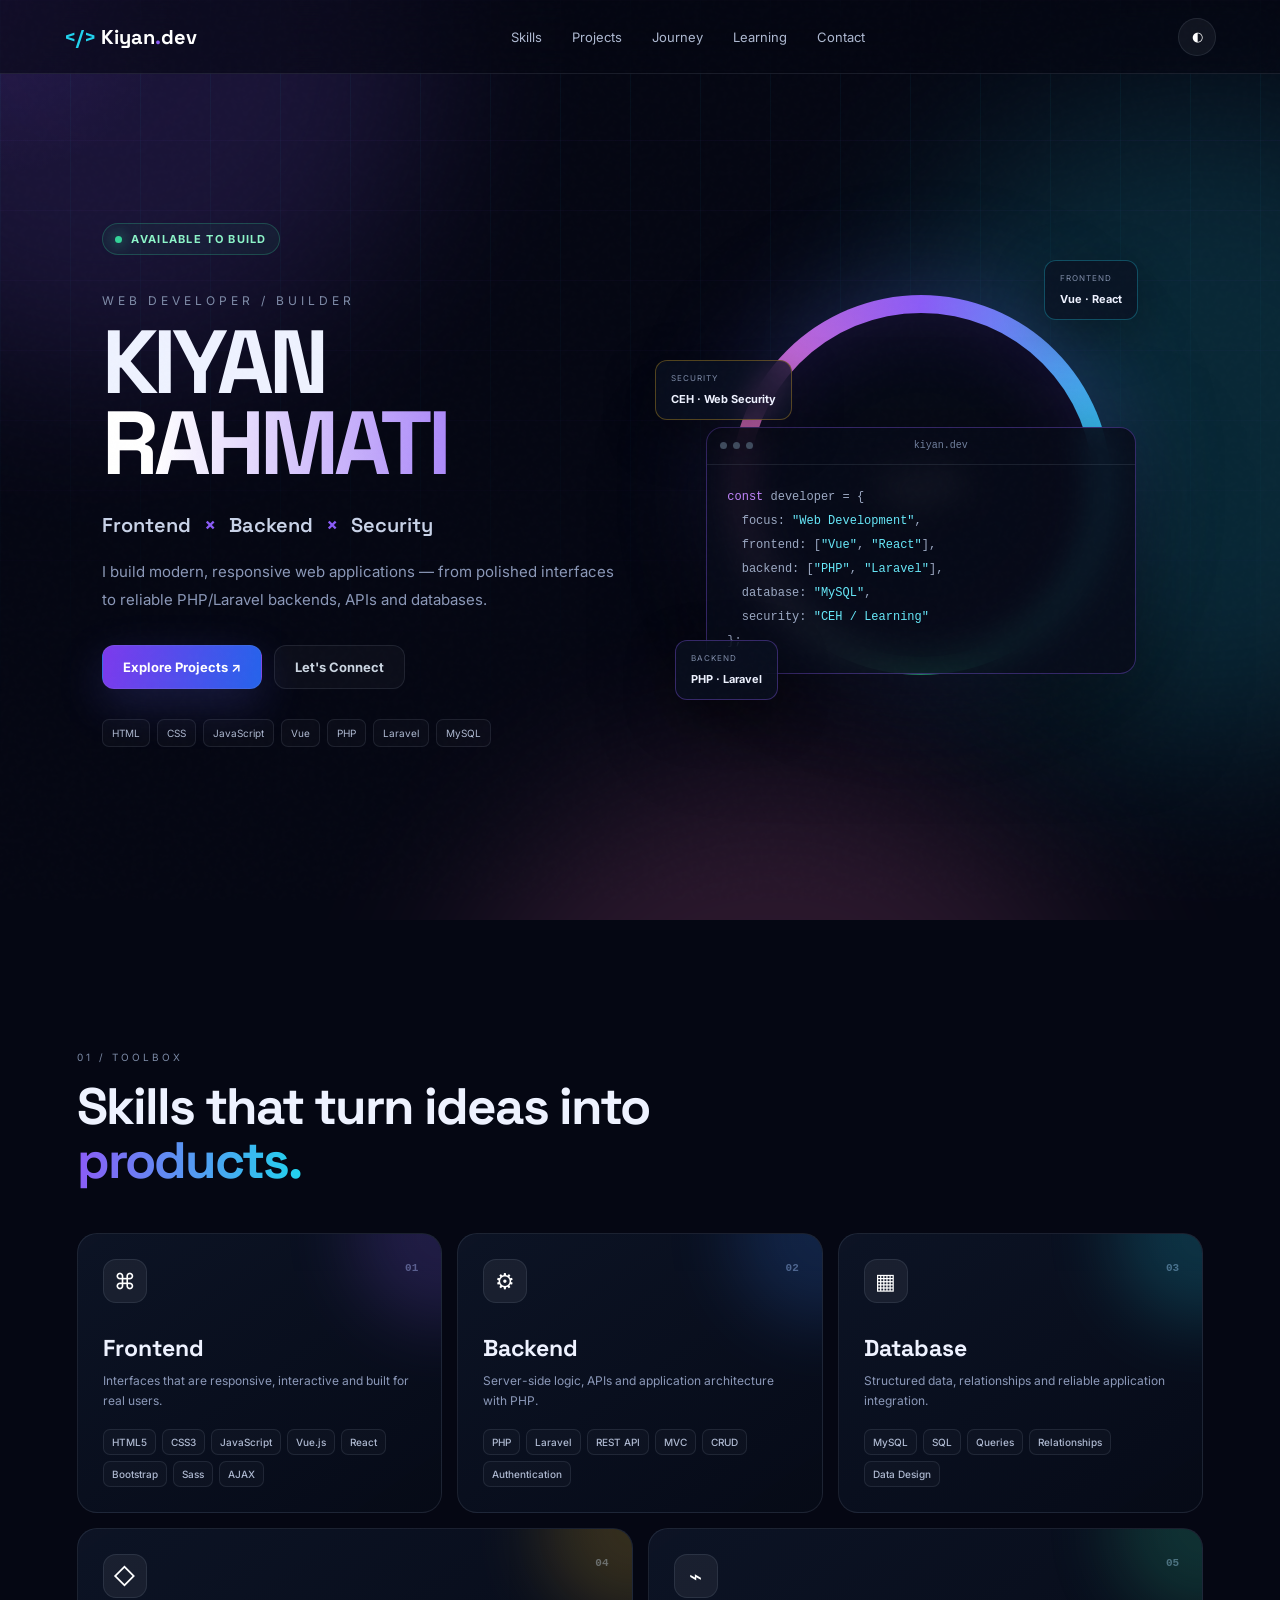
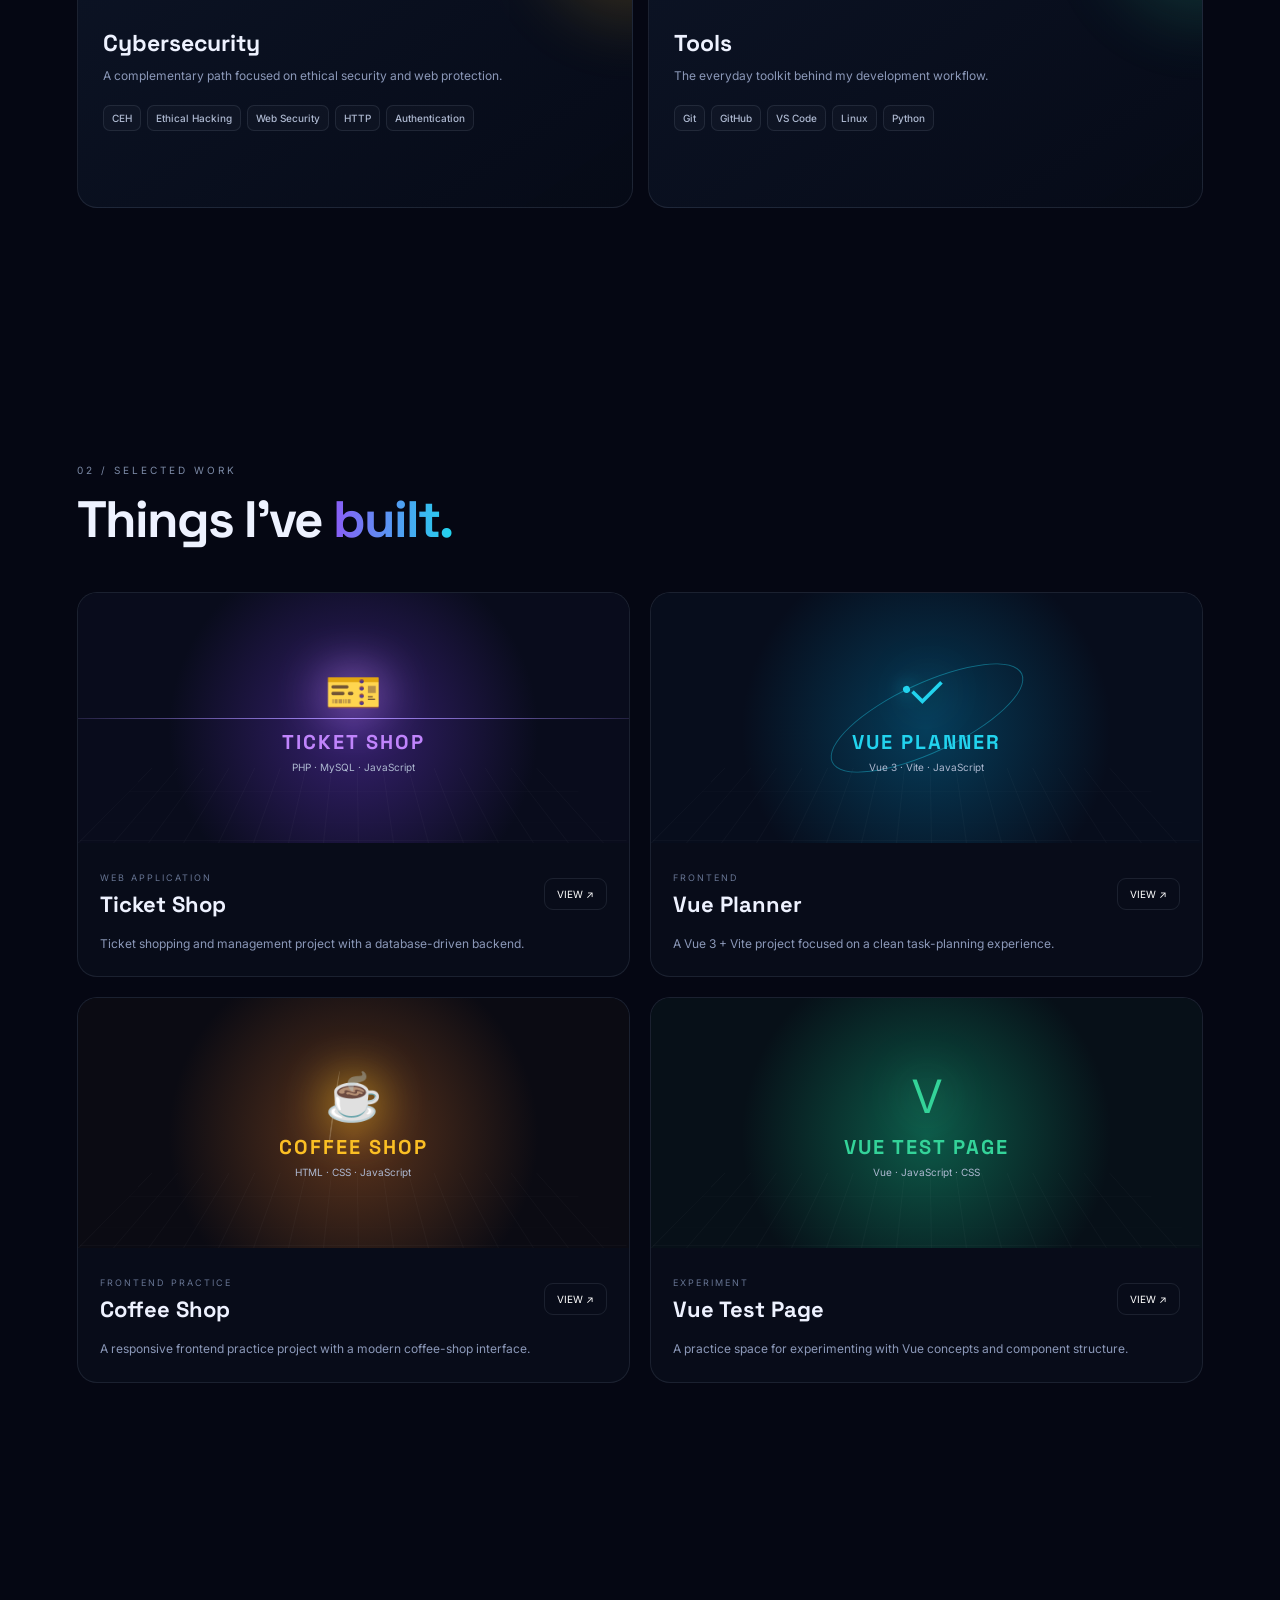
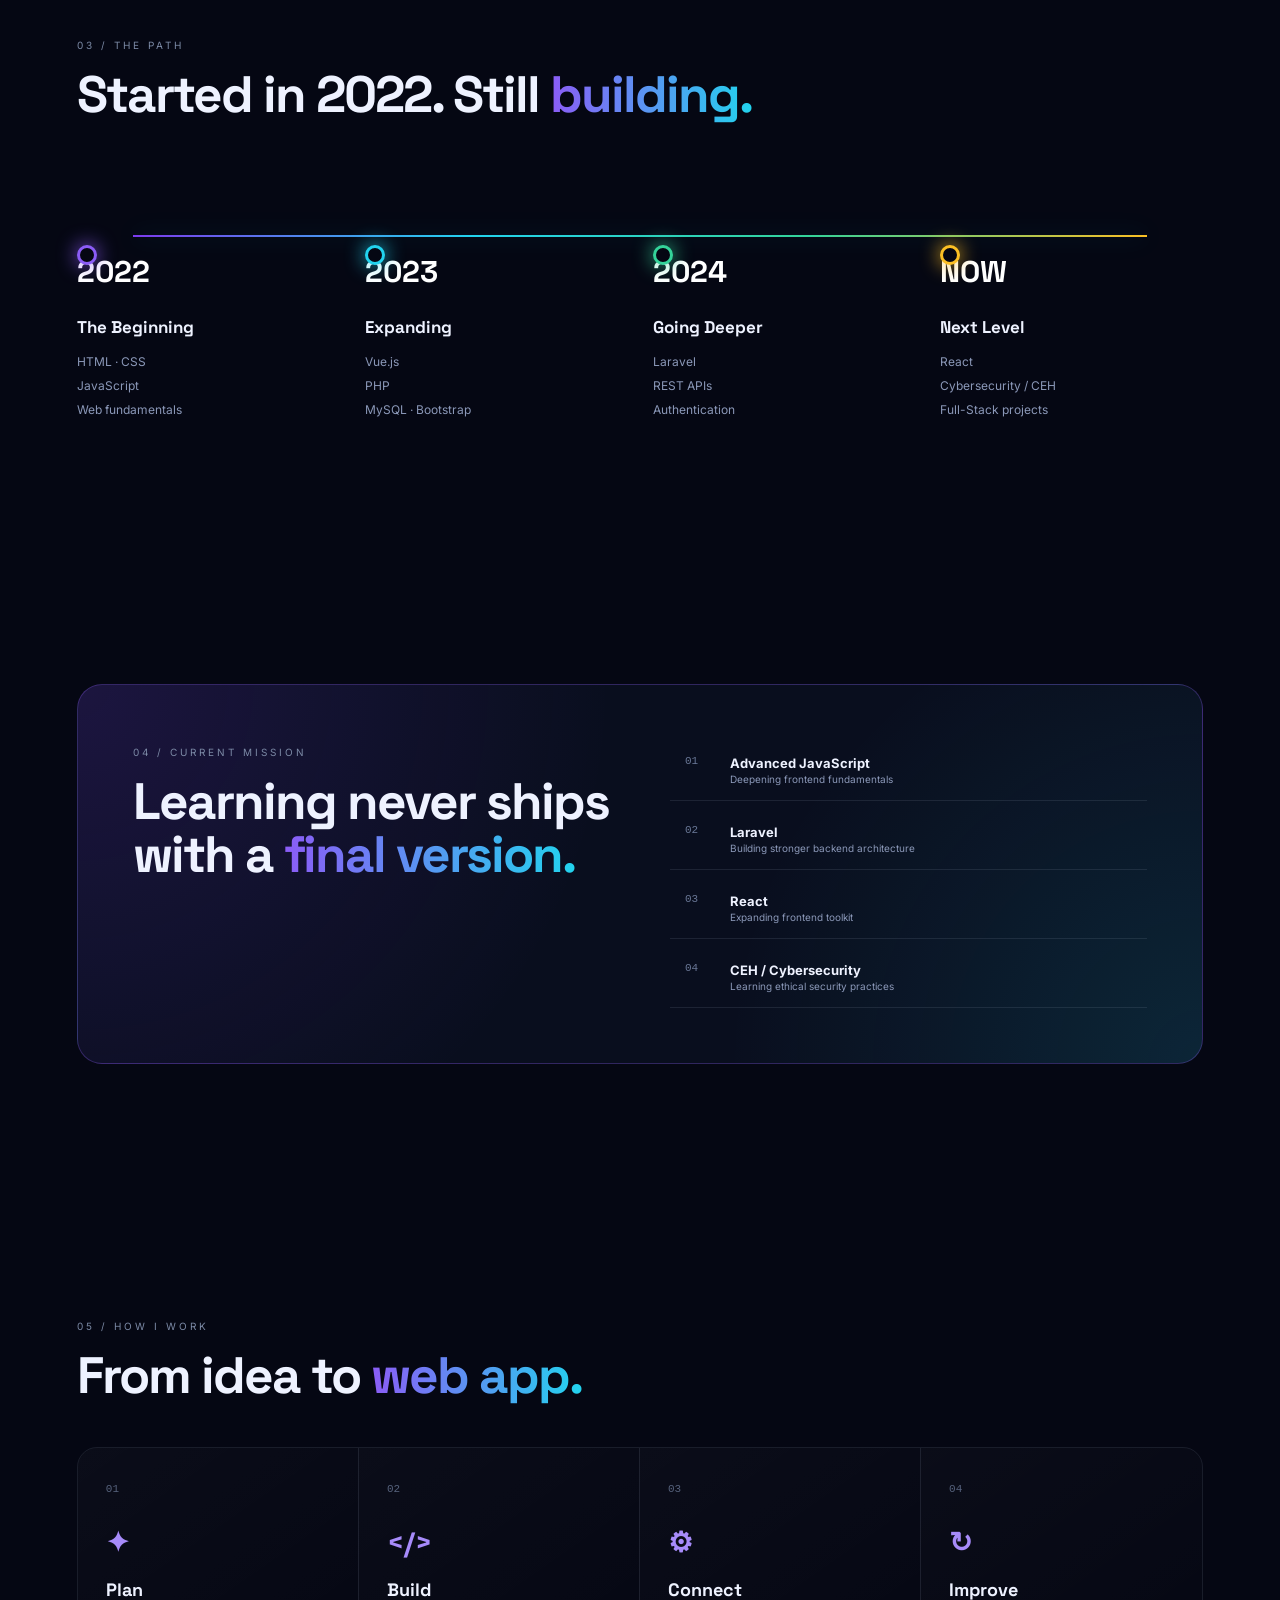
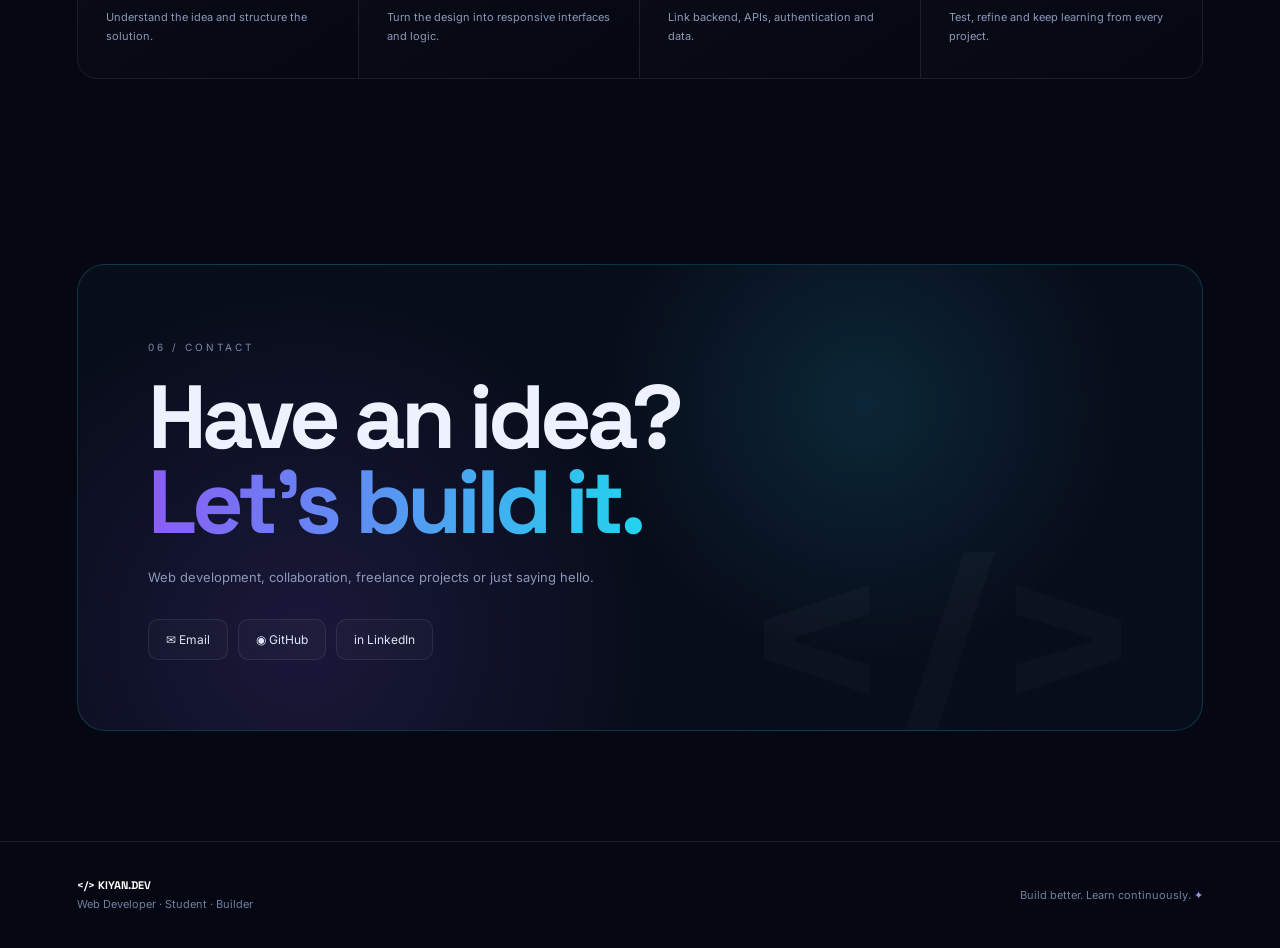
==== index.html @ eec1d8e0 "Add files via upload" ====
<!DOCTYPE html>
<html lang="en">
<head>
  <meta charset="UTF-8">
  <meta name="viewport" content="width=device-width, initial-scale=1.0">
  <meta name="description" content="Kiyan Rahmati — Web Developer Portfolio">
  <title>Kiyan Rahmati — Web Developer</title>
  <link rel="stylesheet" href="style.css">
</head>
<body>
  <div class="cursor-glow"></div>
  <div class="noise"></div>

  <header class="nav">
    <a class="brand" href="#home"><span>&lt;/&gt;</span> Kiyan<span class="dot">.</span>dev</a>
    <nav>
      <a href="#skills">Skills</a>
      <a href="#projects">Projects</a>
      <a href="#journey">Journey</a>
      <a href="#learning">Learning</a>
      <a href="#contact">Contact</a>
    </nav>
    <button class="theme-btn" id="themeBtn" aria-label="Toggle theme">◐</button>
  </header>

  <main>
    <section class="hero" id="home">
      <div class="aurora a1"></div><div class="aurora a2"></div><div class="aurora a3"></div>
      <div class="hero-grid"></div>

      <div class="hero-copy reveal">
        <div class="status"><i></i> AVAILABLE TO BUILD</div>
        <p class="eyebrow">WEB DEVELOPER / BUILDER</p>
        <h1>KIYAN <span>RAHMATI</span></h1>
        <h2>Frontend <b>×</b> Backend <b>×</b> Security</h2>
        <p class="hero-text">I build modern, responsive web applications — from polished interfaces to reliable PHP/Laravel backends, APIs and databases.</p>
        <div class="hero-actions">
          <a class="btn primary" href="#projects">Explore Projects <span>↗</span></a>
          <a class="btn ghost" href="#contact">Let's Connect</a>
        </div>
        <div class="mini-stack">
          <span>HTML</span><span>CSS</span><span>JavaScript</span><span>Vue</span><span>PHP</span><span>Laravel</span><span>MySQL</span>
        </div>
      </div>

      <div class="hero-visual reveal">
        <div class="orb orb-main"><div class="orb-core">&lt;/&gt;</div></div>
        <div class="float-card c1"><small>FRONTEND</small><strong>Vue · React</strong></div>
        <div class="float-card c2"><small>BACKEND</small><strong>PHP · Laravel</strong></div>
        <div class="float-card c3"><small>SECURITY</small><strong>CEH · Web Security</strong></div>
        <div class="code-window">
          <div class="window-bar"><i></i><i></i><i></i><span>kiyan.dev</span></div>
          <pre><code><em>const</em> developer = {
  focus: <b>"Web Development"</b>,
  frontend: [<b>"Vue"</b>, <b>"React"</b>],
  backend: [<b>"PHP"</b>, <b>"Laravel"</b>],
  database: <b>"MySQL"</b>,
  security: <b>"CEH / Learning"</b>
};</code></pre>
        </div>
      </div>
    </section>

    <section class="section" id="skills">
      <div class="section-head reveal"><span>01 / TOOLBOX</span><h2>Skills that turn ideas into <strong>products.</strong></h2></div>
      <div class="skill-grid">
        <article class="skill-card purple reveal"><div class="icon">⌘</div><span>01</span><h3>Frontend</h3><p>Interfaces that are responsive, interactive and built for real users.</p><div class="tags"><b>HTML5</b><b>CSS3</b><b>JavaScript</b><b>Vue.js</b><b>React</b><b>Bootstrap</b><b>Sass</b><b>AJAX</b></div></article>
        <article class="skill-card blue reveal"><div class="icon">⚙</div><span>02</span><h3>Backend</h3><p>Server-side logic, APIs and application architecture with PHP.</p><div class="tags"><b>PHP</b><b>Laravel</b><b>REST API</b><b>MVC</b><b>CRUD</b><b>Authentication</b></div></article>
        <article class="skill-card cyan reveal"><div class="icon">▦</div><span>03</span><h3>Database</h3><p>Structured data, relationships and reliable application integration.</p><div class="tags"><b>MySQL</b><b>SQL</b><b>Queries</b><b>Relationships</b><b>Data Design</b></div></article>
        <article class="skill-card gold reveal"><div class="icon">◇</div><span>04</span><h3>Cybersecurity</h3><p>A complementary path focused on ethical security and web protection.</p><div class="tags"><b>CEH</b><b>Ethical Hacking</b><b>Web Security</b><b>HTTP</b><b>Authentication</b></div></article>
        <article class="skill-card green reveal"><div class="icon">⌁</div><span>05</span><h3>Tools</h3><p>The everyday toolkit behind my development workflow.</p><div class="tags"><b>Git</b><b>GitHub</b><b>VS Code</b><b>Linux</b><b>Python</b></div></article>
      </div>
    </section>

    <section class="section projects" id="projects">
      <div class="section-head reveal"><span>02 / SELECTED WORK</span><h2>Things I've <strong>built.</strong></h2></div>
      <div class="project-grid">
        <article class="project-card reveal">
          <div class="project-art ticket"><div class="scan"></div><span>🎫</span><strong>TICKET SHOP</strong><small>PHP · MySQL · JavaScript</small></div>
          <div class="project-body"><div><small>WEB APPLICATION</small><h3>Ticket Shop</h3></div><a href="https://github.com/kiyan-rahmati/ticket_shop" target="_blank">VIEW ↗</a><p>Ticket shopping and management project with a database-driven backend.</p></div>
        </article>
        <article class="project-card reveal">
          <div class="project-art planner"><div class="orbit"></div><span>✓</span><strong>VUE PLANNER</strong><small>Vue 3 · Vite · JavaScript</small></div>
          <div class="project-body"><div><small>FRONTEND</small><h3>Vue Planner</h3></div><a href="https://github.com/kiyan-rahmati/planner-vue.js-" target="_blank">VIEW ↗</a><p>A Vue 3 + Vite project focused on a clean task-planning experience.</p></div>
        </article>
        <article class="project-card reveal">
          <div class="project-art coffee"><div class="steam"></div><span>☕</span><strong>COFFEE SHOP</strong><small>HTML · CSS · JavaScript</small></div>
          <div class="project-body"><div><small>FRONTEND PRACTICE</small><h3>Coffee Shop</h3></div><a href="https://github.com/kiyan-rahmati/test_coffe_shop" target="_blank">VIEW ↗</a><p>A responsive frontend practice project with a modern coffee-shop interface.</p></div>
        </article>
        <article class="project-card reveal">
          <div class="project-art vue"><span>V</span><strong>VUE TEST PAGE</strong><small>Vue · JavaScript · CSS</small></div>
          <div class="project-body"><div><small>EXPERIMENT</small><h3>Vue Test Page</h3></div><a href="https://github.com/kiyan-rahmati/vue_test_page" target="_blank">VIEW ↗</a><p>A practice space for experimenting with Vue concepts and component structure.</p></div>
        </article>
      </div>
    </section>

    <section class="section journey" id="journey">
      <div class="section-head reveal"><span>03 / THE PATH</span><h2>Started in 2022. Still <strong>building.</strong></h2></div>
      <div class="timeline">
        <div class="line"></div>
        <div class="milestone reveal"><div class="year">2022</div><div class="node"></div><h3>The Beginning</h3><p>HTML · CSS<br>JavaScript<br>Web fundamentals</p></div>
        <div class="milestone reveal"><div class="year">2023</div><div class="node"></div><h3>Expanding</h3><p>Vue.js<br>PHP<br>MySQL · Bootstrap</p></div>
        <div class="milestone reveal"><div class="year">2024</div><div class="node"></div><h3>Going Deeper</h3><p>Laravel<br>REST APIs<br>Authentication</p></div>
        <div class="milestone reveal"><div class="year">NOW</div><div class="node"></div><h3>Next Level</h3><p>React<br>Cybersecurity / CEH<br>Full-Stack projects</p></div>
      </div>
    </section>

    <section class="section learning" id="learning">
      <div class="learning-panel reveal">
        <div><span>04 / CURRENT MISSION</span><h2>Learning never ships with a <strong>final version.</strong></h2></div>
        <div class="mission-list">
          <div><i>01</i><b>Advanced JavaScript</b><span>Deepening frontend fundamentals</span></div>
          <div><i>02</i><b>Laravel</b><span>Building stronger backend architecture</span></div>
          <div><i>03</i><b>React</b><span>Expanding frontend toolkit</span></div>
          <div><i>04</i><b>CEH / Cybersecurity</b><span>Learning ethical security practices</span></div>
        </div>
      </div>
    </section>

    <section class="section workflow">
      <div class="section-head reveal"><span>05 / HOW I WORK</span><h2>From idea to <strong>web app.</strong></h2></div>
      <div class="workflow-grid">
        <div class="flow reveal"><b>01</b><span>✦</span><h3>Plan</h3><p>Understand the idea and structure the solution.</p></div>
        <div class="flow reveal"><b>02</b><span>&lt;/&gt;</span><h3>Build</h3><p>Turn the design into responsive interfaces and logic.</p></div>
        <div class="flow reveal"><b>03</b><span>⚙</span><h3>Connect</h3><p>Link backend, APIs, authentication and data.</p></div>
        <div class="flow reveal"><b>04</b><span>↻</span><h3>Improve</h3><p>Test, refine and keep learning from every project.</p></div>
      </div>
    </section>

    <section class="contact section" id="contact">
      <div class="contact-card reveal">
        <div class="contact-glow"></div>
        <span>06 / CONTACT</span>
        <h2>Have an idea?<br><strong>Let's build it.</strong></h2>
        <p>Web development, collaboration, freelance projects or just saying hello.</p>
        <div class="contact-links">
          <a href="mailto:kiyan.rahmati.ss@gmail.com">✉ Email</a>
          <a href="https://github.com/kiyan-rahmati" target="_blank">◉ GitHub</a>
          <a href="https://ir.linkedin.com/in/kiyan-rahmati" target="_blank">in LinkedIn</a>
        </div>
      </div>
    </section>
  </main>

  <footer>
    <div><b>&lt;/&gt; KIYAN.DEV</b><span>Web Developer · Student · Builder</span></div>
    <p>Build better. Learn continuously. <em>✦</em></p>
  </footer>

  <script src="script.js"></script>
</body>
</html>
---- style.css ----
@import url('https://fonts.googleapis.com/css2?family=Inter:wght@400;500;600;700;800;900&family=Space+Grotesk:wght@500;600;700&display=swap');

:root{--bg:#050713;--panel:#0a1020;--panel2:#0d1428;--text:#eef2ff;--muted:#8b98b8;--line:rgba(148,163,184,.14);--purple:#8b5cf6;--cyan:#22d3ee;--blue:#3b82f6;--green:#34d399;--gold:#fbbf24;--pink:#f472b6}
*{box-sizing:border-box}html{scroll-behavior:smooth}body{margin:0;background:var(--bg);color:var(--text);font-family:Inter,Arial,sans-serif;overflow-x:hidden}.noise{position:fixed;inset:0;pointer-events:none;opacity:.035;z-index:20;background-image:url("data:image/svg+xml,%3Csvg viewBox='0 0 180 180' xmlns='http://www.w3.org/2000/svg'%3E%3Cfilter id='n'%3E%3CfeTurbulence type='fractalNoise' baseFrequency='.9' numOctaves='3' stitchTiles='stitch'/%3E%3C/filter%3E%3Crect width='100%25' height='100%25' filter='url(%23n)' opacity='.4'/%3E%3C/svg%3E")}.cursor-glow{position:fixed;width:380px;height:380px;border-radius:50%;background:radial-gradient(circle,rgba(124,58,237,.12),transparent 65%);pointer-events:none;transform:translate(-50%,-50%);z-index:1;mix-blend-mode:screen}
.nav{height:74px;position:fixed;top:0;left:0;right:0;z-index:10;display:flex;align-items:center;justify-content:space-between;padding:0 5%;background:rgba(5,7,19,.62);border-bottom:1px solid var(--line);backdrop-filter:blur(18px)}.brand{font:700 20px "Space Grotesk";color:#fff;text-decoration:none}.brand span:first-child{color:var(--cyan)}.brand .dot{color:var(--purple)}nav{display:flex;gap:30px}nav a{color:#aeb9d1;text-decoration:none;font-size:13px;transition:.25s}nav a:hover{color:#fff}.theme-btn{background:rgba(255,255,255,.05);border:1px solid var(--line);color:#fff;border-radius:50%;width:38px;height:38px;cursor:pointer}
.hero{min-height:920px;position:relative;display:grid;grid-template-columns:1fr 1fr;align-items:center;gap:50px;padding:130px 8% 80px;overflow:hidden}.hero-grid{position:absolute;inset:0;background-image:linear-gradient(rgba(139,92,246,.05) 1px,transparent 1px),linear-gradient(90deg,rgba(34,211,238,.05) 1px,transparent 1px);background-size:70px 70px;mask-image:linear-gradient(to bottom,#000,transparent 85%);animation:gridMove 18s linear infinite}.aurora{position:absolute;width:650px;height:650px;border-radius:50%;filter:blur(90px);opacity:.16;animation:aurora 10s ease-in-out infinite}.a1{background:var(--purple);top:-280px;left:-220px}.a2{background:var(--cyan);right:-250px;top:100px;animation-delay:-3s}.a3{background:var(--pink);left:35%;bottom:-500px;animation-delay:-6s}.hero-copy,.hero-visual{position:relative;z-index:2}.status{display:inline-flex;align-items:center;gap:9px;border:1px solid rgba(52,211,153,.25);background:rgba(52,211,153,.06);padding:8px 12px;border-radius:999px;color:#8df5c9;font-size:11px;font-weight:700;letter-spacing:1.3px}.status i{width:7px;height:7px;border-radius:50%;background:var(--green);box-shadow:0 0 14px var(--green);animation:pulse 1.5s infinite}.eyebrow{color:#7f8ca8;letter-spacing:4px;font-size:12px;margin:38px 0 14px}.hero h1{font:900 clamp(55px,7vw,102px)/.9 "Space Grotesk";letter-spacing:-5px;margin:0}.hero h1 span{display:block;background:linear-gradient(90deg,#fff 5%,#8b5cf6 45%,#22d3ee 80%,#fff);background-size:200%;-webkit-background-clip:text;background-clip:text;color:transparent;animation:shine 5s linear infinite}.hero h2{font:600 20px "Space Grotesk";color:#c9d3e8;margin:28px 0 20px}.hero h2 b{color:var(--purple);padding:0 8px}.hero-text{max-width:600px;color:var(--muted);line-height:1.9;font-size:15px}.hero-actions{display:flex;gap:12px;margin:30px 0}.btn{padding:13px 20px;border-radius:12px;text-decoration:none;font-weight:700;font-size:13px;border:1px solid var(--line);transition:.3s}.btn.primary{color:#fff;background:linear-gradient(100deg,#7c3aed,#2563eb);box-shadow:0 15px 45px rgba(99,102,241,.22)}.btn.ghost{color:#cbd5e1;background:rgba(255,255,255,.03)}.btn:hover{transform:translateY(-3px);box-shadow:0 18px 45px rgba(0,0,0,.3)}.mini-stack{display:flex;flex-wrap:wrap;gap:7px}.mini-stack span,.tags b{font-size:10px;color:#aeb9d1;border:1px solid var(--line);padding:7px 9px;border-radius:7px;background:rgba(255,255,255,.025)}
.hero-visual{height:590px;display:flex;align-items:center;justify-content:center}.orb{position:absolute;width:380px;height:380px;border-radius:50%;background:conic-gradient(from 0deg,#8b5cf6,#22d3ee,#34d399,#f472b6,#8b5cf6);padding:2px;animation:spin 14s linear infinite;filter:drop-shadow(0 0 55px rgba(99,102,241,.25))}.orb:before{content:"";position:absolute;inset:18px;border-radius:50%;background:#070b18;box-shadow:inset 0 0 80px rgba(124,58,237,.16)}.orb-core{position:absolute;inset:0;display:grid;place-items:center;font:800 54px "Space Grotesk";color:#fff;animation:counterSpin 14s linear infinite}.code-window{position:absolute;width:430px;background:rgba(7,11,24,.88);border:1px solid rgba(139,92,246,.35);border-radius:16px;box-shadow:0 30px 100px rgba(0,0,0,.55);backdrop-filter:blur(16px);transform:translateY(65px);overflow:hidden;z-index:3;animation:float 5s ease-in-out infinite}.window-bar{height:37px;border-bottom:1px solid var(--line);display:flex;align-items:center;padding:0 13px;gap:6px;color:#71809e;font-size:10px}.window-bar i{width:7px;height:7px;border-radius:50%;background:#475569}.window-bar span{margin:auto;font-family:monospace}.code-window pre{padding:20px;margin:0;overflow:auto;color:#9ca9c3;font:12px/2 monospace}.code-window em{color:#c084fc;font-style:normal}.code-window b{color:#67e8f9;font-weight:500}.float-card{position:absolute;z-index:4;padding:12px 15px;border:1px solid var(--line);border-radius:12px;background:rgba(10,16,32,.75);backdrop-filter:blur(14px);box-shadow:0 15px 50px rgba(0,0,0,.35);animation:float 4s ease-in-out infinite}.float-card small{display:block;color:#7f8ca8;font-size:8px;letter-spacing:1px;margin-bottom:4px}.float-card strong{font-size:11px}.c1{top:70px;right:40px;border-color:rgba(34,211,238,.3)}.c2{bottom:80px;left:10px;border-color:rgba(139,92,246,.35);animation-delay:-1.5s}.c3{top:170px;left:-10px;border-color:rgba(251,191,36,.3);animation-delay:-3s}

.section{max-width:1280px;margin:auto;padding:125px 6%}.section-head span,.learning-panel>div>span,.contact-card>span{font-size:10px;color:#7c8aa6;letter-spacing:3px}.section-head h2{font:700 clamp(35px,4vw,58px)/1.05 "Space Grotesk";letter-spacing:-2px;max-width:780px;margin:15px 0 45px}.section-head h2 strong,.learning-panel strong,.contact-card strong{background:linear-gradient(90deg,#8b5cf6,#22d3ee);-webkit-background-clip:text;background-clip:text;color:transparent}.skill-grid{display:grid;grid-template-columns:repeat(6,1fr);gap:15px}.skill-card{grid-column:span 2;min-height:280px;padding:25px;border:1px solid var(--line);border-radius:20px;background:linear-gradient(145deg,rgba(15,23,42,.8),rgba(7,11,24,.85));position:relative;overflow:hidden;transition:.35s}.skill-card:nth-child(4),.skill-card:nth-child(5){grid-column:span 3}.skill-card:after{content:"";position:absolute;width:180px;height:180px;border-radius:50%;right:-90px;top:-90px;filter:blur(35px);opacity:.18}.purple:after{background:var(--purple)}.blue:after{background:var(--blue)}.cyan:after{background:var(--cyan)}.gold:after{background:var(--gold)}.green:after{background:var(--green)}.skill-card:hover{transform:translateY(-7px);border-color:rgba(139,92,246,.5);box-shadow:0 25px 80px rgba(0,0,0,.3)}.icon{font-size:22px;color:#fff;width:44px;height:44px;border-radius:13px;display:grid;place-items:center;background:rgba(255,255,255,.06);border:1px solid var(--line);margin-bottom:30px}.skill-card>span{position:absolute;right:23px;top:28px;color:#52617d;font:700 11px monospace}.skill-card h3{font:700 23px "Space Grotesk";margin:0 0 8px}.skill-card p{font-size:12px;color:var(--muted);line-height:1.7;margin:0 0 18px}.tags{display:flex;gap:6px;flex-wrap:wrap}.tags b{padding:6px 8px;font-weight:500}

.project-grid{display:grid;grid-template-columns:repeat(2,1fr);gap:20px}.project-card{border:1px solid var(--line);background:rgba(9,14,28,.8);border-radius:20px;overflow:hidden;transition:.35s}.project-card:hover{transform:translateY(-7px);border-color:rgba(34,211,238,.3);box-shadow:0 30px 90px rgba(0,0,0,.35)}.project-art{height:250px;position:relative;display:flex;flex-direction:column;align-items:center;justify-content:center;overflow:hidden}.project-art:before{content:"";position:absolute;inset:0;background-image:linear-gradient(rgba(255,255,255,.06) 1px,transparent 1px),linear-gradient(90deg,rgba(255,255,255,.06) 1px,transparent 1px);background-size:35px 35px;opacity:.4;transform:perspective(400px) rotateX(55deg) translateY(70px);transform-origin:center bottom}.project-art span{font-size:46px;z-index:2;filter:drop-shadow(0 0 25px currentColor);animation:bob 2.8s ease-in-out infinite}.project-art strong{font:800 20px "Space Grotesk";letter-spacing:2px;z-index:2;margin-top:10px}.project-art small{color:#aeb9d1;font-size:10px;z-index:2;margin-top:6px}.ticket{background:radial-gradient(circle at 50% 55%,#35206d,#090c1c 60%);color:#c084fc}.planner{background:radial-gradient(circle at 50% 55%,#063c59,#070d1c 60%);color:#22d3ee}.coffee{background:radial-gradient(circle at 50% 55%,#5c341c,#0b0b13 60%);color:#fbbf24}.vue{background:radial-gradient(circle at 50% 55%,#0d5948,#071018 60%);color:#34d399}.project-body{padding:22px;display:grid;grid-template-columns:1fr auto;gap:7px 15px}.project-body small{color:#667492;font-size:9px;letter-spacing:2px}.project-body h3{font:700 22px "Space Grotesk";margin:5px 0}.project-body a{align-self:center;color:#fff;text-decoration:none;border:1px solid var(--line);padding:9px 12px;border-radius:9px;font-size:10px}.project-body p{grid-column:1/-1;color:var(--muted);font-size:12px;line-height:1.7;margin:4px 0 0}.scan{position:absolute;width:120%;height:1px;background:linear-gradient(90deg,transparent,#a78bfa,transparent);animation:scan 3s linear infinite}.orbit{position:absolute;width:210px;height:70px;border:1px solid rgba(34,211,238,.4);border-radius:50%;transform:rotate(-25deg);animation:spin 6s linear infinite}.orbit:after{content:"";position:absolute;width:7px;height:7px;background:#22d3ee;border-radius:50%;top:-4px;left:45%;box-shadow:0 0 18px #22d3ee}.steam{position:absolute;width:4px;height:80px;border-radius:50%;border-left:2px solid rgba(255,255,255,.2);transform:rotate(8deg) translate(-20px,-10px);animation:steam 2s ease-in-out infinite}

.timeline{display:grid;grid-template-columns:repeat(4,1fr);position:relative;gap:25px;padding-top:20px}.line{position:absolute;top:68px;left:5%;right:5%;height:2px;background:linear-gradient(90deg,#7c3aed,#22d3ee,#34d399,#fbbf24);box-shadow:0 0 25px rgba(34,211,238,.3)}.milestone{position:relative;padding-top:65px}.year{font:800 30px "Space Grotesk";color:#fff}.node{position:absolute;top:58px;left:0;width:20px;height:20px;border-radius:50%;background:var(--bg);border:3px solid #8b5cf6;box-shadow:0 0 20px #8b5cf6}.milestone:nth-child(3) .node{border-color:#22d3ee;box-shadow:0 0 20px #22d3ee}.milestone:nth-child(4) .node{border-color:#34d399;box-shadow:0 0 20px #34d399}.milestone:nth-child(5) .node{border-color:#fbbf24;box-shadow:0 0 20px #fbbf24}.milestone h3{font:700 17px "Space Grotesk";margin:25px 0 10px}.milestone p{font-size:12px;line-height:2;color:var(--muted)}

.learning-panel{padding:55px;border-radius:25px;border:1px solid rgba(139,92,246,.3);background:radial-gradient(circle at 0 0,rgba(124,58,237,.16),transparent 45%),radial-gradient(circle at 100% 100%,rgba(34,211,238,.12),transparent 40%),#090e1e;display:grid;grid-template-columns:1fr 1fr;gap:60px;position:relative;overflow:hidden}.learning-panel h2{font:700 clamp(35px,4vw,55px)/1.05 "Space Grotesk";letter-spacing:-2px;margin:15px 0 0}.mission-list{display:flex;flex-direction:column;gap:8px}.mission-list div{display:grid;grid-template-columns:35px 1fr;gap:2px 10px;padding:15px;border-bottom:1px solid var(--line);transition:.25s}.mission-list div:hover{background:rgba(255,255,255,.03);padding-left:20px}.mission-list i{grid-row:span 2;color:#697796;font:11px monospace}.mission-list b{font-size:13px}.mission-list span{font-size:10px;color:var(--muted)}

.workflow-grid{display:grid;grid-template-columns:repeat(4,1fr);border:1px solid var(--line);border-radius:20px;overflow:hidden}.flow{min-height:230px;padding:28px;border-right:1px solid var(--line);position:relative;background:linear-gradient(145deg,rgba(255,255,255,.025),transparent)}.flow:last-child{border:0}.flow>b{color:#56627c;font:11px monospace}.flow>span{display:block;font:700 28px "Space Grotesk";color:#a78bfa;margin:28px 0 18px}.flow h3{font:700 18px "Space Grotesk";margin:0 0 7px}.flow p{font-size:11px;color:var(--muted);line-height:1.7;margin:0}

.contact{padding-top:60px;padding-bottom:110px}.contact-card{min-height:430px;border-radius:28px;border:1px solid rgba(34,211,238,.2);background:radial-gradient(circle at 70% 30%,rgba(34,211,238,.13),transparent 30%),radial-gradient(circle at 20% 80%,rgba(139,92,246,.14),transparent 35%),#080d1b;padding:70px;position:relative;overflow:hidden}.contact-card:after{content:"</>";position:absolute;right:5%;bottom:-70px;font:900 250px "Space Grotesk";color:rgba(255,255,255,.025)}.contact-card h2{font:700 clamp(50px,7vw,90px)/.95 "Space Grotesk";letter-spacing:-5px;margin:20px 0}.contact-card p{color:var(--muted);max-width:480px;font-size:13px;line-height:1.8}.contact-links{display:flex;gap:10px;margin-top:30px;position:relative;z-index:2}.contact-links a{padding:12px 17px;color:#dce4f5;text-decoration:none;border:1px solid var(--line);border-radius:10px;font-size:12px;background:rgba(255,255,255,.025);transition:.25s}.contact-links a:hover{border-color:rgba(34,211,238,.4);transform:translateY(-3px)}

footer{border-top:1px solid var(--line);padding:35px 6%;display:flex;justify-content:space-between;align-items:center;color:#71809e;font-size:11px}footer b{color:#fff;font-family:"Space Grotesk";display:block;margin-bottom:5px}footer em{color:#a78bfa;font-style:normal}
.reveal{opacity:0;transform:translateY(28px);transition:opacity .8s ease,transform .8s ease}.reveal.visible{opacity:1;transform:none}
@keyframes shine{to{background-position:200% center}}@keyframes spin{to{transform:rotate(360deg)}}@keyframes counterSpin{to{transform:rotate(-360deg)}}@keyframes float{0%,100%{transform:translateY(65px)}50%{transform:translateY(50px)}}@keyframes pulse{50%{opacity:.35;transform:scale(.7)}}@keyframes bob{50%{transform:translateY(-8px)}}@keyframes scan{from{top:-20%}to{top:120%}}@keyframes steam{50%{opacity:.2;transform:rotate(-8deg) translate(10px,-25px)}}@keyframes aurora{50%{transform:translate(50px,70px) scale(1.12)}}@keyframes gridMove{to{background-position:0 70px,70px 0}}
@media(max-width:950px){.hero{grid-template-columns:1fr;min-height:auto;padding-top:150px}.hero-visual{height:520px}.skill-grid{grid-template-columns:1fr 1fr}.skill-card,.skill-card:nth-child(4),.skill-card:nth-child(5){grid-column:span 1}.project-grid{grid-template-columns:1fr}.learning-panel{grid-template-columns:1fr}.workflow-grid{grid-template-columns:1fr 1fr}.flow:nth-child(2){border-right:0}.flow:nth-child(-n+2){border-bottom:1px solid var(--line)}nav{display:none}}
@media(max-width:620px){.nav{padding:0 20px}.hero{padding-left:22px;padding-right:22px}.hero h1{font-size:55px;letter-spacing:-3px}.hero-visual{transform:scale(.78);margin:-40px -60px}.section{padding:85px 22px}.skill-grid,.workflow-grid{grid-template-columns:1fr}.skill-card,.skill-card:nth-child(4),.skill-card:nth-child(5){grid-column:auto}.timeline{grid-template-columns:1fr;gap:30px;padding-left:25px}.line{left:9px;top:0;bottom:0;width:2px;height:auto}.milestone{padding-top:0;padding-left:35px}.node{top:4px;left:-25px}.contact-card{padding:40px 25px}.contact-card h2{font-size:53px}.contact-links{flex-wrap:wrap}footer{flex-direction:column;gap:20px;text-align:center}}
.light{--bg:#f4f7fb;--panel:#fff;--panel2:#eef2f7;--text:#0b1020;--muted:#59657b;--line:rgba(15,23,42,.12)}.light .nav{background:rgba(244,247,251,.7)}.light .code-window,.light .float-card,.light .skill-card,.light .project-card,.light .contact-card{background:rgba(255,255,255,.78)}.light .hero-grid{opacity:.5}.light .orb:before{background:#f4f7fb}
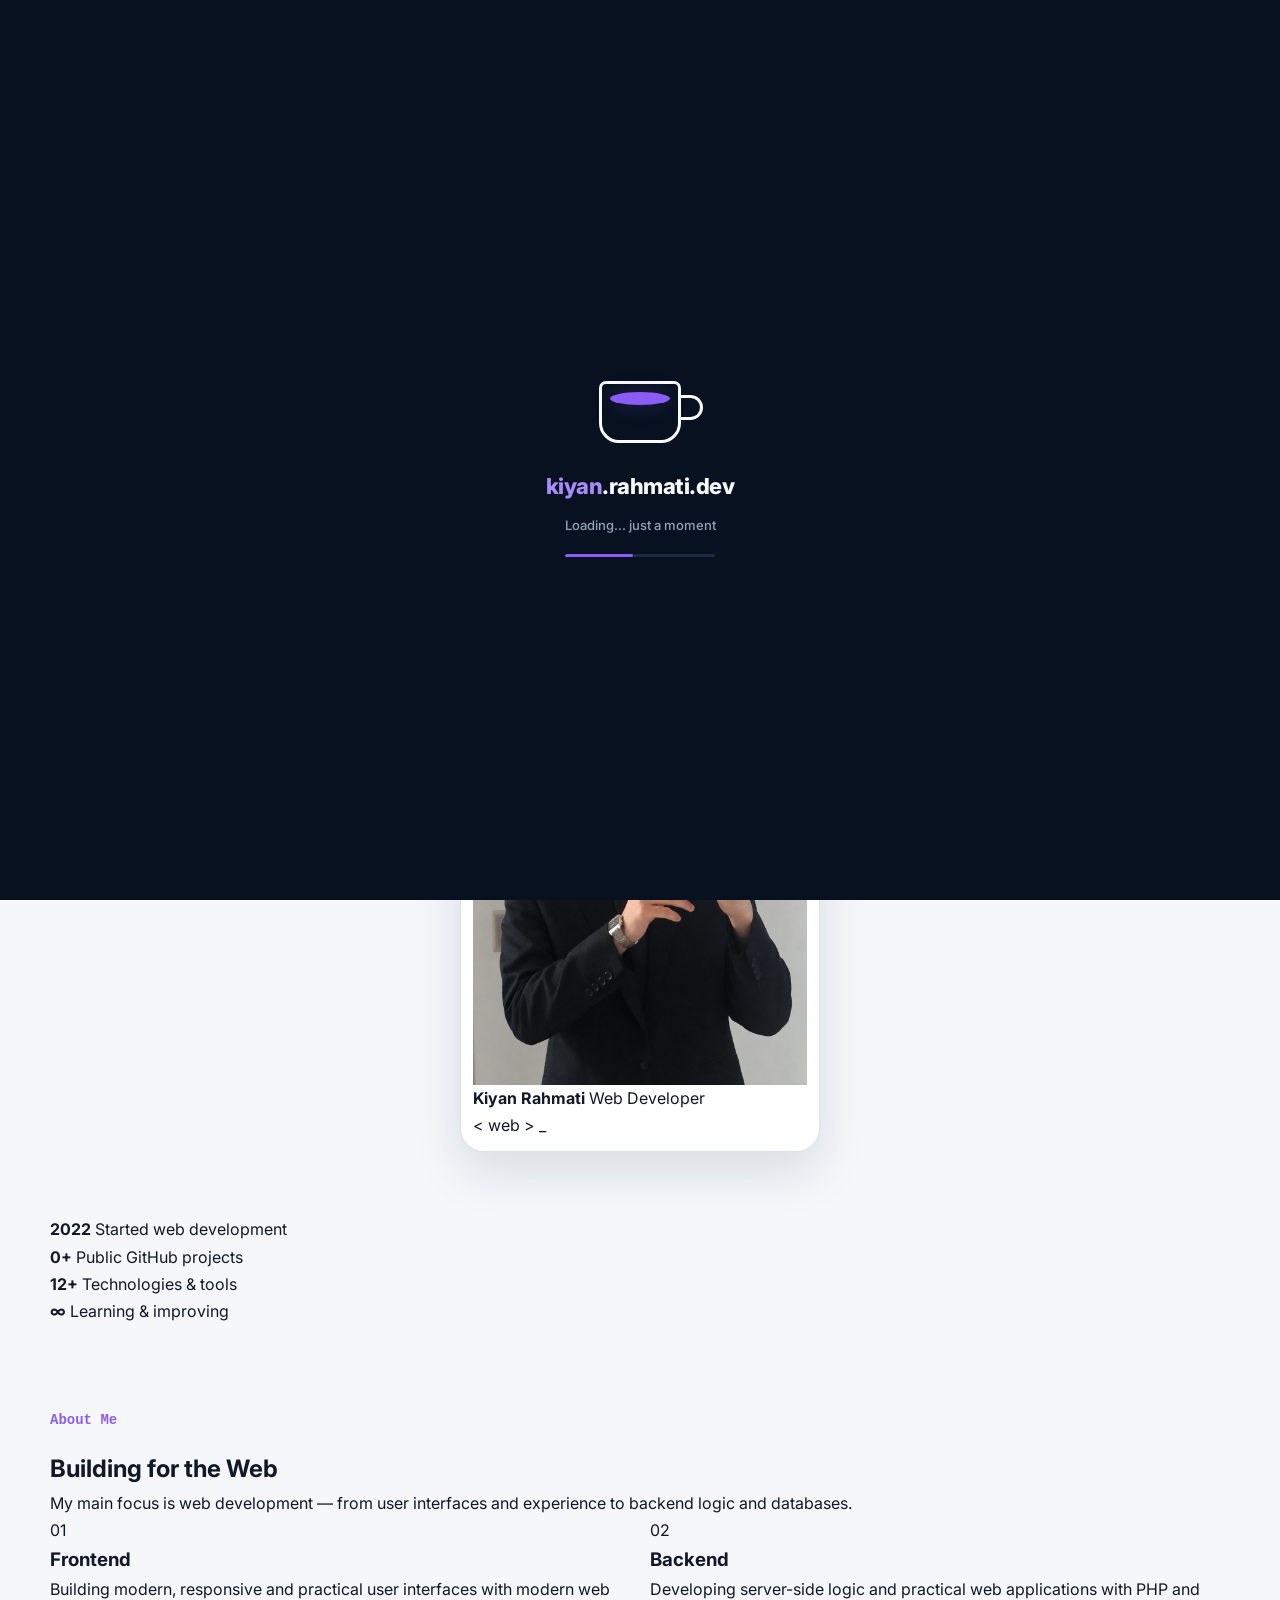
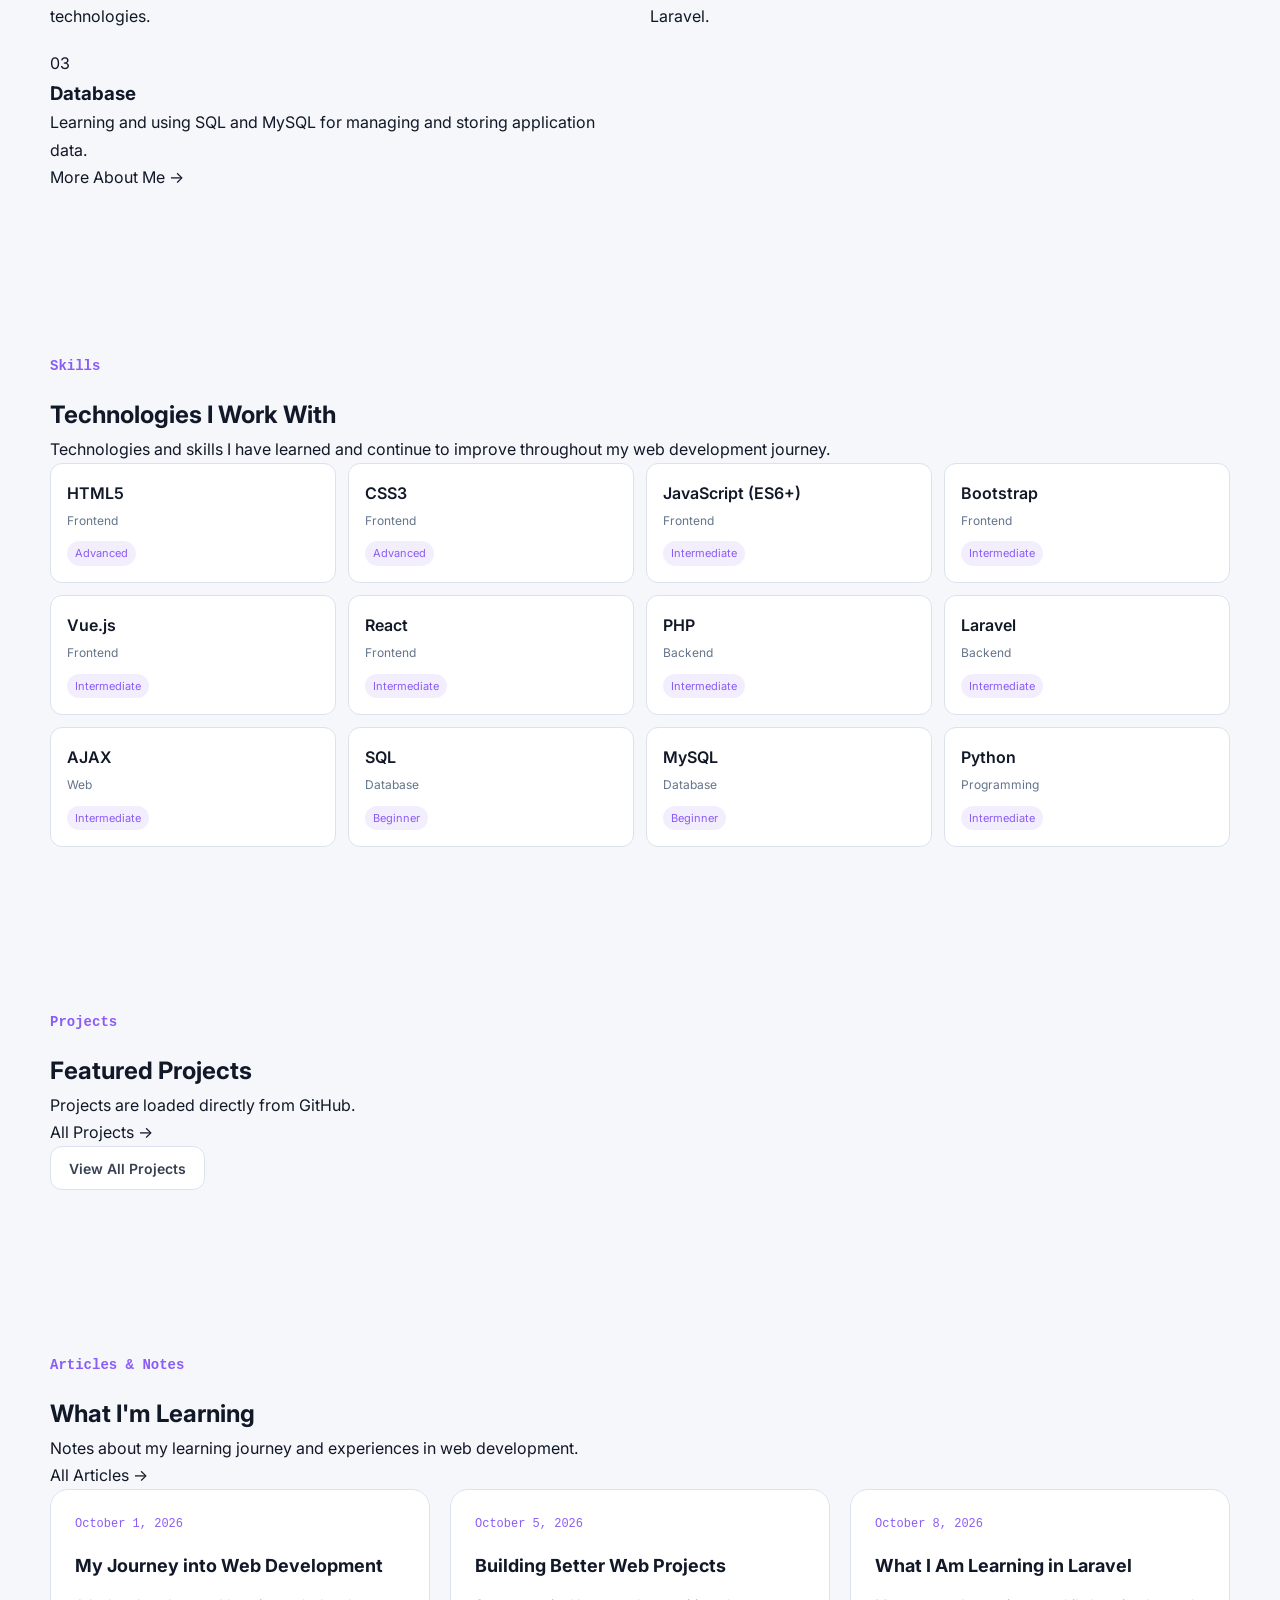
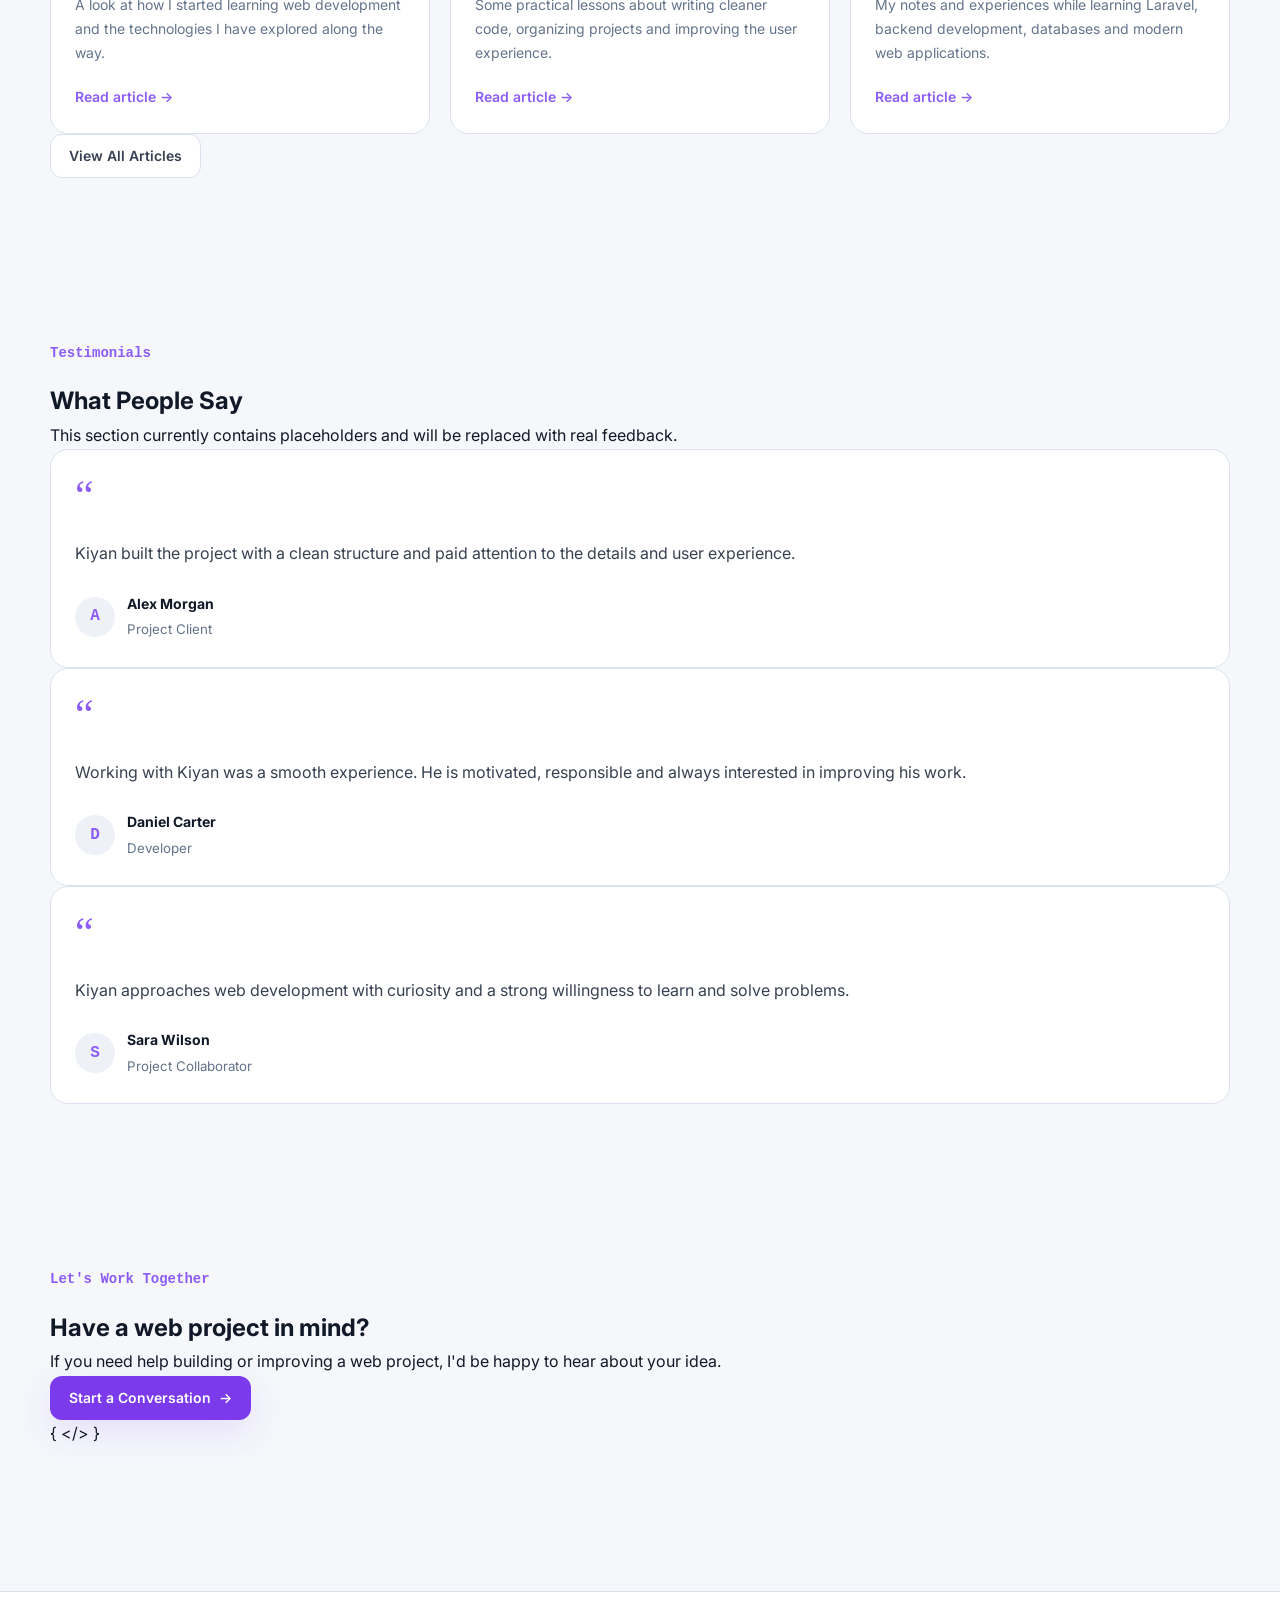
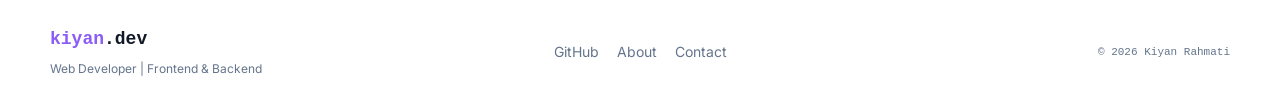
==== commit d9eeed25: "Update portfolio" ====
--- a/index.html
+++ b/index.html
@@ -1,152 +1,1105 @@
 <!DOCTYPE html>
-<html lang="en">
+<html lang="en" dir="ltr">
+
 <head>
-  <meta charset="UTF-8">
-  <meta name="viewport" content="width=device-width, initial-scale=1.0">
-  <meta name="description" content="Kiyan Rahmati — Web Developer Portfolio">
-  <title>Kiyan Rahmati — Web Developer</title>
-  <link rel="stylesheet" href="style.css">
+    <meta charset="UTF-8">
+
+    <meta
+        name="viewport"
+        content="width=device-width, initial-scale=1.0"
+    >
+
+    <meta
+        name="description"
+        content="Kiyan Rahmati — Web Developer, Frontend & Backend Developer."
+    >
+
+    <meta
+        name="author"
+        content="Kiyan Rahmati"
+    >
+
+    <meta
+        name="theme-color"
+        content="#07111f"
+    >
+
+    <title>Kiyan Rahmati — Web Developer</title>
+
+    <!-- Fonts -->
+    <link
+        rel="preconnect"
+        href="https://fonts.googleapis.com"
+    >
+
+    <link
+        rel="preconnect"
+        href="https://fonts.gstatic.com"
+        crossorigin
+    >
+
+    <link
+        href="https://fonts.googleapis.com/css2?family=Inter:wght@400;500;600;700;800&family=Vazirmatn:wght@400;500;600;700;800&display=swap"
+        rel="stylesheet"
+    >
+
+    <!-- CSS -->
+    <link rel="stylesheet" href="css/variables.css">
+    <link rel="stylesheet" href="css/reset.css">
+    <link rel="stylesheet" href="css/main.css">
+    <link rel="stylesheet" href="css/animations.css">
+    <link rel="stylesheet" href="css/responsive.css">
+    <link rel="stylesheet" href="components/loader/loader.css">
+
+    <!-- Favicon -->
+<link
+    rel="icon"
+    href="favicon.svg"
+    type="image/svg+xml"
+>
 </head>
+
 <body>
-  <div class="cursor-glow"></div>
-  <div class="noise"></div>
-
-  <header class="nav">
-    <a class="brand" href="#home"><span>&lt;/&gt;</span> Kiyan<span class="dot">.</span>dev</a>
-    <nav>
-      <a href="#skills">Skills</a>
-      <a href="#projects">Projects</a>
-      <a href="#journey">Journey</a>
-      <a href="#learning">Learning</a>
-      <a href="#contact">Contact</a>
-    </nav>
-    <button class="theme-btn" id="themeBtn" aria-label="Toggle theme">◐</button>
-  </header>
-
-  <main>
-    <section class="hero" id="home">
-      <div class="aurora a1"></div><div class="aurora a2"></div><div class="aurora a3"></div>
-      <div class="hero-grid"></div>
-
-      <div class="hero-copy reveal">
-        <div class="status"><i></i> AVAILABLE TO BUILD</div>
-        <p class="eyebrow">WEB DEVELOPER / BUILDER</p>
-        <h1>KIYAN <span>RAHMATI</span></h1>
-        <h2>Frontend <b>×</b> Backend <b>×</b> Security</h2>
-        <p class="hero-text">I build modern, responsive web applications — from polished interfaces to reliable PHP/Laravel backends, APIs and databases.</p>
-        <div class="hero-actions">
-          <a class="btn primary" href="#projects">Explore Projects <span>↗</span></a>
-          <a class="btn ghost" href="#contact">Let's Connect</a>
+
+    <!-- Loader -->
+    <div id="loader-root"></div>
+
+
+    <!-- =========================
+         NAVBAR
+    ========================== -->
+
+    <header class="navbar" id="navbar">
+
+        <div class="container navbar-inner">
+
+            <a
+                href="./"
+                class="logo"
+                aria-label="Kiyan Rahmati Home"
+            >
+                <span>kiyan</span>.dev
+            </a>
+
+
+            <nav
+                class="nav-links"
+                id="navLinks"
+                aria-label="Main Navigation"
+            >
+
+                <a
+                    href="./"
+                    class="nav-link active"
+                    data-fa="خانه"
+                    data-en="Home"
+                >
+                    Home
+                </a>
+
+                <a
+                    href="pages/projects/"
+                    class="nav-link"
+                    data-fa="پروژه‌ها"
+                    data-en="Projects"
+                >
+                    Projects
+                </a>
+
+                <a
+                    href="pages/articles/"
+                    class="nav-link"
+                    data-fa="مقالات"
+                    data-en="Articles"
+                >
+                    Articles
+                </a>
+
+                <a
+                    href="pages/about/"
+                    class="nav-link"
+                    data-fa="درباره من"
+                    data-en="About"
+                >
+                    About
+                </a>
+
+                <a
+                    href="pages/contact/"
+                    class="nav-link"
+                    data-fa="همکاری"
+                    data-en="Contact"
+                >
+                    Contact
+                </a>
+
+            </nav>
+
+
+            <div class="nav-actions">
+
+                <!-- Search -->
+                <button
+                    class="icon-button"
+                    type="button"
+                    data-search-open
+                    aria-label="Search"
+                    title="Search"
+                >
+                    <span>⌕</span>
+                </button>
+
+
+                <!-- Language -->
+                <button
+                    class="nav-action-button"
+                    type="button"
+                    data-language-toggle
+                    aria-label="Change language"
+                >
+                    <span data-language-label>FA</span>
+                </button>
+
+
+                <!-- Theme -->
+                <button
+                    class="icon-button"
+                    type="button"
+                    data-theme-toggle
+                    aria-label="Toggle theme"
+                    title="Toggle theme"
+                >
+                    <span data-theme-icon>☾</span>
+                </button>
+
+
+                <!-- Mobile -->
+                <button
+                    class="menu-toggle"
+                    type="button"
+                    id="menuToggle"
+                    aria-label="Open menu"
+                    aria-expanded="false"
+                >
+                    <span></span>
+                    <span></span>
+                    <span></span>
+                </button>
+
+            </div>
+
         </div>
-        <div class="mini-stack">
-          <span>HTML</span><span>CSS</span><span>JavaScript</span><span>Vue</span><span>PHP</span><span>Laravel</span><span>MySQL</span>
+
+    </header>
+
+
+
+    <main>
+
+
+        <!-- =========================
+             HERO
+        ========================== -->
+
+        <section class="hero section">
+
+            <div class="container hero-grid">
+
+                <div class="hero-content animate-fade-up">
+
+                    <div class="hero-badge">
+                        <span class="status-dot"></span>
+
+                        <span
+                            data-fa="آماده برای همکاری"
+                            data-en="Available for work"
+                        >
+                            Available for work
+                        </span>
+                    </div>
+
+
+                    <p
+                        class="hero-eyebrow"
+                        data-fa="سلام، من"
+                        data-en="Hello, I'm"
+                    >
+                        Hello, I'm
+                    </p>
+
+
+                    <h1 class="hero-title">
+
+                        <span class="hero-name">
+                            Kiyan Rahmati
+                        </span>
+
+                        <span class="hero-role">
+                            <span
+                                data-fa="توسعه‌دهنده وب"
+                                data-en="Web Developer"
+                            >
+                                Web Developer
+                            </span>
+                        </span>
+
+                    </h1>
+
+
+                    <p
+                        class="hero-subtitle"
+                        data-fa="توسعه‌دهنده فرانت‌اند و بک‌اند"
+                        data-en="Frontend & Backend Developer"
+                    >
+                        Frontend & Backend Developer
+                    </p>
+
+
+                    <p
+                        class="hero-description"
+                        data-fa="من وب‌سایت‌ها و اپلیکیشن‌های وب مدرن، ریسپانسیو و کاربرپسند می‌سازم و روی کدنویسی تمیز، راهکارهای کاربردی و یادگیری مداوم تمرکز دارم."
+                        data-en="I build modern, responsive and user-friendly web applications with a focus on clean code, practical solutions and continuous learning."
+                    >
+                        I build modern, responsive and user-friendly
+                        web applications with a focus on clean code,
+                        practical solutions and continuous learning.
+                    </p>
+
+
+                    <div class="hero-actions">
+
+                        <a
+                            href="pages/projects/"
+                            class="btn btn-primary"
+                        >
+                            <span
+                                data-fa="مشاهده پروژه‌ها"
+                                data-en="View Projects"
+                            >
+                                View Projects
+                            </span>
+
+                            <span class="btn-arrow">→</span>
+                        </a>
+
+
+                        <a
+                            href="pages/contact/"
+                            class="btn btn-secondary"
+                        >
+                            <span
+                                data-fa="همکاری با من"
+                                data-en="Work With Me"
+                            >
+                                Work With Me
+                            </span>
+                        </a>
+
+                    </div>
+
+
+                    <div class="hero-socials">
+
+                        <a
+                            href="https://github.com/kiyan-rahmati"
+                            target="_blank"
+                            rel="noopener noreferrer"
+                            class="social-link"
+                            aria-label="GitHub"
+                        >
+                            GitHub
+                        </a>
+
+                        <span>·</span>
+
+                        <span
+                            data-fa="شروع فعالیت از ۲۰۲۲"
+                            data-en="Working since 2022"
+                        >
+                            Working since 2022
+                        </span>
+
+                    </div>
+
+                </div>
+
+
+
+                <!-- Profile -->
+
+                <div class="hero-visual animate-scale-in">
+
+                    <div class="profile-card">
+
+                        <div class="profile-glow"></div>
+
+                        <div class="profile-image-wrapper">
+
+                            <img
+                                src="assets/images/profile/profile.jpg"
+                                alt="Kiyan Rahmati"
+                                class="profile-image"
+                                loading="eager"
+                            >
+
+                        </div>
+
+
+                        <div class="profile-card-info">
+
+                            <strong>
+                                Kiyan Rahmati
+                            </strong>
+
+                            <span
+                                data-fa="توسعه‌دهنده وب"
+                                data-en="Web Developer"
+                            >
+                                Web Developer
+                            </span>
+
+                        </div>
+
+
+                        <div class="profile-code">
+
+                            <span>&lt;</span>
+
+                            <span class="code-purple">
+                                web
+                            </span>
+
+                            <span>&gt;</span>
+
+                            <span class="code-cursor">_</span>
+
+                        </div>
+
+                    </div>
+
+                </div>
+
+            </div>
+
+        </section>
+
+
+
+        <!-- =========================
+             STATS
+        ========================== -->
+
+        <section class="stats-section">
+
+            <div class="container">
+
+                <div class="stats-grid">
+
+                    <div class="stat-item">
+
+                        <strong>2022</strong>
+
+                        <span
+                            data-fa="شروع مسیر توسعه وب"
+                            data-en="Started web development"
+                        >
+                            Started web development
+                        </span>
+
+                    </div>
+
+
+                    <div class="stat-item">
+
+                        <strong id="repoCount">0+</strong>
+
+                        <span
+                            data-fa="پروژه عمومی در GitHub"
+                            data-en="Public GitHub projects"
+                        >
+                            Public GitHub projects
+                        </span>
+
+                    </div>
+
+
+                    <div class="stat-item">
+
+                        <strong>12+</strong>
+
+                        <span
+                            data-fa="تکنولوژی و ابزار"
+                            data-en="Technologies & tools"
+                        >
+                            Technologies & tools
+                        </span>
+
+                    </div>
+
+
+                    <div class="stat-item">
+
+                        <strong>∞</strong>
+
+                        <span
+                            data-fa="یادگیری و پیشرفت"
+                            data-en="Learning & improving"
+                        >
+                            Learning & improving
+                        </span>
+
+                    </div>
+
+                </div>
+
+            </div>
+
+        </section>
+
+
+
+        <!-- =========================
+             ABOUT
+        ========================== -->
+
+        <section class="section about-section">
+
+            <div class="container">
+
+                <div class="section-heading">
+
+                    <span
+                        class="section-label"
+                        data-fa="درباره من"
+                        data-en="About Me"
+                    >
+                        About Me
+                    </span>
+
+                    <h2
+                        data-fa="ساخت وب، یادگیری و پیشرفت"
+                        data-en="Building for the Web"
+                    >
+                        Building for the Web
+                    </h2>
+
+                    <p
+                        data-fa="تمرکز اصلی من توسعه وب است؛ از رابط کاربری و تجربه کاربر تا منطق بک‌اند و دیتابیس."
+                        data-en="My main focus is web development — from user interfaces and experience to backend logic and databases."
+                    >
+                        My main focus is web development — from user
+                        interfaces and experience to backend logic
+                        and databases.
+                    </p>
+
+                </div>
+
+
+                <div class="about-grid">
+
+                    <article class="info-card hover-lift">
+
+                        <div class="info-card-icon">
+                            01
+                        </div>
+
+                        <h3
+                            data-fa="فرانت‌اند"
+                            data-en="Frontend"
+                        >
+                            Frontend
+                        </h3>
+
+                        <p
+                            data-fa="ساخت رابط‌های کاربری مدرن، ریسپانسیو و کاربردی با تکنولوژی‌های وب."
+                            data-en="Building modern, responsive and practical user interfaces with modern web technologies."
+                        >
+                            Building modern, responsive and practical
+                            user interfaces with modern web technologies.
+                        </p>
+
+                    </article>
+
+
+                    <article class="info-card hover-lift">
+
+                        <div class="info-card-icon">
+                            02
+                        </div>
+
+                        <h3
+                            data-fa="بک‌اند"
+                            data-en="Backend"
+                        >
+                            Backend
+                        </h3>
+
+                        <p
+                            data-fa="توسعه منطق سمت سرور و ساخت بخش‌های کاربردی وب با PHP و Laravel."
+                            data-en="Developing server-side logic and practical web applications with PHP and Laravel."
+                        >
+                            Developing server-side logic and practical
+                            web applications with PHP and Laravel.
+                        </p>
+
+                    </article>
+
+
+                    <article class="info-card hover-lift">
+
+                        <div class="info-card-icon">
+                            03
+                        </div>
+
+                        <h3
+                            data-fa="دیتابیس"
+                            data-en="Database"
+                        >
+                            Database
+                        </h3>
+
+                        <p
+                            data-fa="یادگیری و استفاده از SQL و MySQL برای مدیریت و ذخیره‌سازی داده‌ها."
+                            data-en="Learning and using SQL and MySQL for managing and storing application data."
+                        >
+                            Learning and using SQL and MySQL for
+                            managing and storing application data.
+                        </p>
+
+                    </article>
+
+                </div>
+
+
+                <div class="section-link">
+
+                    <a
+                        href="pages/about/"
+                        class="text-link"
+                    >
+                        <span
+                            data-fa="بیشتر درباره من"
+                            data-en="More About Me"
+                        >
+                            More About Me
+                        </span>
+
+                        <span>→</span>
+                    </a>
+
+                </div>
+
+            </div>
+
+        </section>
+
+
+
+        <!-- =========================
+             SKILLS
+        ========================== -->
+
+        <section class="section skills-section">
+
+            <div class="container">
+
+                <div class="section-heading">
+
+                    <span
+                        class="section-label"
+                        data-fa="مهارت‌ها"
+                        data-en="Skills"
+                    >
+                        Skills
+                    </span>
+
+                    <h2
+                        data-fa="تکنولوژی‌هایی که با آن‌ها کار می‌کنم"
+                        data-en="Technologies I Work With"
+                    >
+                        Technologies I Work With
+                    </h2>
+
+                    <p
+                        data-fa="مهارت‌ها و تکنولوژی‌هایی که در مسیر توسعه وب یاد گرفته‌ام و در حال تقویت آن‌ها هستم."
+                        data-en="Technologies and skills I have learned and continue to improve throughout my web development journey."
+                    >
+                        Technologies and skills I have learned and
+                        continue to improve throughout my web development journey.
+                    </p>
+
+                </div>
+
+
+                <div
+                    id="skillsGrid"
+                    class="skills-grid"
+                >
+                    <!-- Skills are loaded with JavaScript -->
+                </div>
+
+            </div>
+
+        </section>
+
+
+
+        <!-- =========================
+             FEATURED PROJECTS
+        ========================== -->
+
+        <section class="section projects-section">
+
+            <div class="container">
+
+                <div class="section-heading section-heading-row">
+
+                    <div>
+
+                        <span
+                            class="section-label"
+                            data-fa="پروژه‌ها"
+                            data-en="Projects"
+                        >
+                            Projects
+                        </span>
+
+                        <h2
+                            data-fa="چند نمونه از کارهای من"
+                            data-en="Featured Projects"
+                        >
+                            Featured Projects
+                        </h2>
+
+                        <p
+                            data-fa="پروژه‌ها به صورت مستقیم از GitHub دریافت می‌شوند."
+                            data-en="Projects are loaded directly from GitHub."
+                        >
+                            Projects are loaded directly from GitHub.
+                        </p>
+
+                    </div>
+
+
+                    <a
+                        href="pages/projects/"
+                        class="text-link desktop-link"
+                    >
+                        <span
+                            data-fa="همه پروژه‌ها"
+                            data-en="All Projects"
+                        >
+                            All Projects
+                        </span>
+
+                        <span>→</span>
+                    </a>
+
+                </div>
+
+
+                <div
+                    id="featuredProjects"
+                    class="project-grid"
+                >
+                    <!-- GitHub projects are loaded here -->
+                </div>
+
+
+                <div class="mobile-section-link">
+
+                    <a
+                        href="pages/projects/"
+                        class="btn btn-secondary"
+                    >
+                        <span
+                            data-fa="مشاهده همه پروژه‌ها"
+                            data-en="View All Projects"
+                        >
+                            View All Projects
+                        </span>
+                    </a>
+
+                </div>
+
+            </div>
+
+        </section>
+
+
+
+        <!-- =========================
+             ARTICLES
+        ========================== -->
+
+        <section class="section articles-section">
+
+            <div class="container">
+
+                <div class="section-heading section-heading-row">
+
+                    <div>
+
+                        <span
+                            class="section-label"
+                            data-fa="مقالات و یادداشت‌ها"
+                            data-en="Articles & Notes"
+                        >
+                            Articles & Notes
+                        </span>
+
+                        <h2
+                            data-fa="چیزهایی که یاد می‌گیرم"
+                            data-en="What I'm Learning"
+                        >
+                            What I'm Learning
+                        </h2>
+
+                        <p
+                            data-fa="یادداشت‌هایی درباره مسیر یادگیری و تجربه‌های توسعه وب."
+                            data-en="Notes about my learning journey and experiences in web development."
+                        >
+                            Notes about my learning journey and
+                            experiences in web development.
+                        </p>
+
+                    </div>
+
+
+                    <a
+                        href="pages/articles/"
+                        class="text-link desktop-link"
+                    >
+                        <span
+                            data-fa="همه مقالات"
+                            data-en="All Articles"
+                        >
+                            All Articles
+                        </span>
+
+                        <span>→</span>
+                    </a>
+
+                </div>
+
+
+                <div
+                    id="articlePreview"
+                    class="article-grid"
+                >
+                    <!-- Articles are loaded with JavaScript -->
+                </div>
+
+
+                <div class="mobile-section-link">
+
+                    <a
+                        href="pages/articles/"
+                        class="btn btn-secondary"
+                    >
+                        <span
+                            data-fa="مشاهده همه مقالات"
+                            data-en="View All Articles"
+                        >
+                            View All Articles
+                        </span>
+                    </a>
+
+                </div>
+
+            </div>
+
+        </section>
+
+
+
+        <!-- =========================
+             TESTIMONIALS
+        ========================== -->
+
+        <section class="section testimonials-section">
+
+            <div class="container">
+
+                <div class="section-heading">
+
+                    <span
+                        class="section-label"
+                        data-fa="بازخورد"
+                        data-en="Testimonials"
+                    >
+                        Testimonials
+                    </span>
+
+                    <h2
+                        data-fa="نظر همکاران و مشتریان"
+                        data-en="What People Say"
+                    >
+                        What People Say
+                    </h2>
+
+                    <p
+                        data-fa="این بخش فعلاً نمونه است و بعداً با بازخوردهای واقعی تکمیل می‌شود."
+                        data-en="This section currently contains placeholders and will be replaced with real feedback."
+                    >
+                        This section currently contains placeholders
+                        and will be replaced with real feedback.
+                    </p>
+
+                </div>
+
+
+                <div
+                    id="testimonialsGrid"
+                    class="testimonials-grid"
+                >
+                    <!-- Testimonials are loaded with JavaScript -->
+                </div>
+
+            </div>
+
+        </section>
+
+
+
+        <!-- =========================
+             CTA
+        ========================== -->
+
+        <section class="section cta-section">
+
+            <div class="container">
+
+                <div class="cta-card">
+
+                    <div class="cta-content">
+
+                        <span
+                            class="section-label"
+                            data-fa="بیایید همکاری کنیم"
+                            data-en="Let's Work Together"
+                        >
+                            Let's Work Together
+                        </span>
+
+
+                        <h2
+                            data-fa="ایده‌ای برای یک پروژه وب دارید؟"
+                            data-en="Have a web project in mind?"
+                        >
+                            Have a web project in mind?
+                        </h2>
+
+
+                        <p
+                            data-fa="اگر برای ساخت یا توسعه یک پروژه وب به کمک نیاز دارید، خوشحال می‌شوم درباره ایده‌تان صحبت کنیم."
+                            data-en="If you need help building or improving a web project, I'd be happy to hear about your idea."
+                        >
+                            If you need help building or improving a
+                            web project, I'd be happy to hear about your idea.
+                        </p>
+
+
+                        <a
+                            href="pages/contact/"
+                            class="btn btn-primary"
+                        >
+                            <span
+                                data-fa="شروع گفتگو"
+                                data-en="Start a Conversation"
+                            >
+                                Start a Conversation
+                            </span>
+
+                            <span class="btn-arrow">→</span>
+                        </a>
+
+                    </div>
+
+
+                    <div class="cta-decoration" aria-hidden="true">
+
+                        <span>{</span>
+
+                        <span>&lt;/&gt;</span>
+
+                        <span>}</span>
+
+                    </div>
+
+                </div>
+
+            </div>
+
+        </section>
+
+    </main>
+
+
+
+    <!-- =========================
+         FOOTER
+    ========================== -->
+
+    <footer class="footer">
+
+        <div class="container footer-inner">
+
+            <div class="footer-brand">
+
+                <a
+                    href="./"
+                    class="logo"
+                >
+                    <span>kiyan</span>.dev
+                </a>
+
+                <p
+                    data-fa="توسعه‌دهنده وب | فرانت‌اند و بک‌اند"
+                    data-en="Web Developer | Frontend & Backend"
+                >
+                    Web Developer | Frontend & Backend
+                </p>
+
+            </div>
+
+
+            <div class="footer-links">
+
+                <a
+                    href="https://github.com/kiyan-rahmati"
+                    target="_blank"
+                    rel="noopener noreferrer"
+                >
+                    GitHub
+                </a>
+
+                <a href="pages/about/">
+                    <span
+                        data-fa="درباره"
+                        data-en="About"
+                    >
+                        About
+                    </span>
+                </a>
+
+                <a href="pages/contact/">
+                    <span
+                        data-fa="تماس"
+                        data-en="Contact"
+                    >
+                        Contact
+                    </span>
+                </a>
+
+            </div>
+
+
+            <div class="footer-copy">
+
+                © 2026 Kiyan Rahmati
+
+            </div>
+
         </div>
-      </div>
-
-      <div class="hero-visual reveal">
-        <div class="orb orb-main"><div class="orb-core">&lt;/&gt;</div></div>
-        <div class="float-card c1"><small>FRONTEND</small><strong>Vue · React</strong></div>
-        <div class="float-card c2"><small>BACKEND</small><strong>PHP · Laravel</strong></div>
-        <div class="float-card c3"><small>SECURITY</small><strong>CEH · Web Security</strong></div>
-        <div class="code-window">
-          <div class="window-bar"><i></i><i></i><i></i><span>kiyan.dev</span></div>
-          <pre><code><em>const</em> developer = {
-  focus: <b>"Web Development"</b>,
-  frontend: [<b>"Vue"</b>, <b>"React"</b>],
-  backend: [<b>"PHP"</b>, <b>"Laravel"</b>],
-  database: <b>"MySQL"</b>,
-  security: <b>"CEH / Learning"</b>
-};</code></pre>
+
+    </footer>
+
+
+
+    <!-- =========================
+         SEARCH OVERLAY
+    ========================== -->
+
+    <div
+        class="search-overlay"
+        id="searchOverlay"
+        aria-hidden="true"
+    >
+
+        <div class="search-box">
+
+            <div class="search-header">
+
+                <h2
+                    data-fa="جستجو"
+                    data-en="Search"
+                >
+                    Search
+                </h2>
+
+                <button
+                    type="button"
+                    class="search-close"
+                    data-search-close
+                    aria-label="Close search"
+                >
+                    ×
+                </button>
+
+            </div>
+
+
+            <div class="search-input-wrapper">
+
+                <span>⌕</span>
+
+                <input
+                    type="search"
+                    id="globalSearchInput"
+                    autocomplete="off"
+                    data-placeholder-fa="جستجو در سایت..."
+                    data-placeholder-en="Search the website..."
+                    placeholder="Search the website..."
+                    aria-label="Search"
+                >
+
+                <kbd>ESC</kbd>
+
+            </div>
+
+
+            <div
+                id="searchResults"
+                class="search-results"
+            >
+                <!-- Search results -->
+            </div>
+
+
+            <div class="search-hint">
+
+                <span>Ctrl</span>
+                <span>+</span>
+                <span>K</span>
+
+                <span
+                    data-fa="برای جستجوی سریع"
+                    data-en="to search quickly"
+                >
+                    to search quickly
+                </span>
+
+            </div>
+
         </div>
-      </div>
-    </section>
-
-    <section class="section" id="skills">
-      <div class="section-head reveal"><span>01 / TOOLBOX</span><h2>Skills that turn ideas into <strong>products.</strong></h2></div>
-      <div class="skill-grid">
-        <article class="skill-card purple reveal"><div class="icon">⌘</div><span>01</span><h3>Frontend</h3><p>Interfaces that are responsive, interactive and built for real users.</p><div class="tags"><b>HTML5</b><b>CSS3</b><b>JavaScript</b><b>Vue.js</b><b>React</b><b>Bootstrap</b><b>Sass</b><b>AJAX</b></div></article>
-        <article class="skill-card blue reveal"><div class="icon">⚙</div><span>02</span><h3>Backend</h3><p>Server-side logic, APIs and application architecture with PHP.</p><div class="tags"><b>PHP</b><b>Laravel</b><b>REST API</b><b>MVC</b><b>CRUD</b><b>Authentication</b></div></article>
-        <article class="skill-card cyan reveal"><div class="icon">▦</div><span>03</span><h3>Database</h3><p>Structured data, relationships and reliable application integration.</p><div class="tags"><b>MySQL</b><b>SQL</b><b>Queries</b><b>Relationships</b><b>Data Design</b></div></article>
-        <article class="skill-card gold reveal"><div class="icon">◇</div><span>04</span><h3>Cybersecurity</h3><p>A complementary path focused on ethical security and web protection.</p><div class="tags"><b>CEH</b><b>Ethical Hacking</b><b>Web Security</b><b>HTTP</b><b>Authentication</b></div></article>
-        <article class="skill-card green reveal"><div class="icon">⌁</div><span>05</span><h3>Tools</h3><p>The everyday toolkit behind my development workflow.</p><div class="tags"><b>Git</b><b>GitHub</b><b>VS Code</b><b>Linux</b><b>Python</b></div></article>
-      </div>
-    </section>
-
-    <section class="section projects" id="projects">
-      <div class="section-head reveal"><span>02 / SELECTED WORK</span><h2>Things I've <strong>built.</strong></h2></div>
-      <div class="project-grid">
-        <article class="project-card reveal">
-          <div class="project-art ticket"><div class="scan"></div><span>🎫</span><strong>TICKET SHOP</strong><small>PHP · MySQL · JavaScript</small></div>
-          <div class="project-body"><div><small>WEB APPLICATION</small><h3>Ticket Shop</h3></div><a href="https://github.com/kiyan-rahmati/ticket_shop" target="_blank">VIEW ↗</a><p>Ticket shopping and management project with a database-driven backend.</p></div>
-        </article>
-        <article class="project-card reveal">
-          <div class="project-art planner"><div class="orbit"></div><span>✓</span><strong>VUE PLANNER</strong><small>Vue 3 · Vite · JavaScript</small></div>
-          <div class="project-body"><div><small>FRONTEND</small><h3>Vue Planner</h3></div><a href="https://github.com/kiyan-rahmati/planner-vue.js-" target="_blank">VIEW ↗</a><p>A Vue 3 + Vite project focused on a clean task-planning experience.</p></div>
-        </article>
-        <article class="project-card reveal">
-          <div class="project-art coffee"><div class="steam"></div><span>☕</span><strong>COFFEE SHOP</strong><small>HTML · CSS · JavaScript</small></div>
-          <div class="project-body"><div><small>FRONTEND PRACTICE</small><h3>Coffee Shop</h3></div><a href="https://github.com/kiyan-rahmati/test_coffe_shop" target="_blank">VIEW ↗</a><p>A responsive frontend practice project with a modern coffee-shop interface.</p></div>
-        </article>
-        <article class="project-card reveal">
-          <div class="project-art vue"><span>V</span><strong>VUE TEST PAGE</strong><small>Vue · JavaScript · CSS</small></div>
-          <div class="project-body"><div><small>EXPERIMENT</small><h3>Vue Test Page</h3></div><a href="https://github.com/kiyan-rahmati/vue_test_page" target="_blank">VIEW ↗</a><p>A practice space for experimenting with Vue concepts and component structure.</p></div>
-        </article>
-      </div>
-    </section>
-
-    <section class="section journey" id="journey">
-      <div class="section-head reveal"><span>03 / THE PATH</span><h2>Started in 2022. Still <strong>building.</strong></h2></div>
-      <div class="timeline">
-        <div class="line"></div>
-        <div class="milestone reveal"><div class="year">2022</div><div class="node"></div><h3>The Beginning</h3><p>HTML · CSS<br>JavaScript<br>Web fundamentals</p></div>
-        <div class="milestone reveal"><div class="year">2023</div><div class="node"></div><h3>Expanding</h3><p>Vue.js<br>PHP<br>MySQL · Bootstrap</p></div>
-        <div class="milestone reveal"><div class="year">2024</div><div class="node"></div><h3>Going Deeper</h3><p>Laravel<br>REST APIs<br>Authentication</p></div>
-        <div class="milestone reveal"><div class="year">NOW</div><div class="node"></div><h3>Next Level</h3><p>React<br>Cybersecurity / CEH<br>Full-Stack projects</p></div>
-      </div>
-    </section>
-
-    <section class="section learning" id="learning">
-      <div class="learning-panel reveal">
-        <div><span>04 / CURRENT MISSION</span><h2>Learning never ships with a <strong>final version.</strong></h2></div>
-        <div class="mission-list">
-          <div><i>01</i><b>Advanced JavaScript</b><span>Deepening frontend fundamentals</span></div>
-          <div><i>02</i><b>Laravel</b><span>Building stronger backend architecture</span></div>
-          <div><i>03</i><b>React</b><span>Expanding frontend toolkit</span></div>
-          <div><i>04</i><b>CEH / Cybersecurity</b><span>Learning ethical security practices</span></div>
-        </div>
-      </div>
-    </section>
-
-    <section class="section workflow">
-      <div class="section-head reveal"><span>05 / HOW I WORK</span><h2>From idea to <strong>web app.</strong></h2></div>
-      <div class="workflow-grid">
-        <div class="flow reveal"><b>01</b><span>✦</span><h3>Plan</h3><p>Understand the idea and structure the solution.</p></div>
-        <div class="flow reveal"><b>02</b><span>&lt;/&gt;</span><h3>Build</h3><p>Turn the design into responsive interfaces and logic.</p></div>
-        <div class="flow reveal"><b>03</b><span>⚙</span><h3>Connect</h3><p>Link backend, APIs, authentication and data.</p></div>
-        <div class="flow reveal"><b>04</b><span>↻</span><h3>Improve</h3><p>Test, refine and keep learning from every project.</p></div>
-      </div>
-    </section>
-
-    <section class="contact section" id="contact">
-      <div class="contact-card reveal">
-        <div class="contact-glow"></div>
-        <span>06 / CONTACT</span>
-        <h2>Have an idea?<br><strong>Let's build it.</strong></h2>
-        <p>Web development, collaboration, freelance projects or just saying hello.</p>
-        <div class="contact-links">
-          <a href="mailto:kiyan.rahmati.ss@gmail.com">✉ Email</a>
-          <a href="https://github.com/kiyan-rahmati" target="_blank">◉ GitHub</a>
-          <a href="https://ir.linkedin.com/in/kiyan-rahmati" target="_blank">in LinkedIn</a>
-        </div>
-      </div>
-    </section>
-  </main>
-
-  <footer>
-    <div><b>&lt;/&gt; KIYAN.DEV</b><span>Web Developer · Student · Builder</span></div>
-    <p>Build better. Learn continuously. <em>✦</em></p>
-  </footer>
-
-  <script src="script.js"></script>
+
+    </div>
+
+
+
+    <!-- =========================
+         JAVASCRIPT
+    ========================== -->
+
+    <script src="js/theme.js"></script>
+    <script src="js/language.js"></script>
+    <script src="js/search.js"></script>
+    <script src="js/github.js"></script>
+    <script src="js/pages.js"></script>
+    <script src="js/app.js"></script>
+    <script src="components/loader/loader.js"></script>
+
 </body>
+
 </html>
--- a/css/variables.css
+++ b/css/variables.css
@@ -0,0 +1,197 @@
+:root {
+    /* ================================
+       Brand Colors
+    ================================= */
+
+    --bg: #07111f;
+    --surface: #0d1a2d;
+    --surface-2: #142640;
+
+    --border: #1d2c43;
+
+    --purple: #8b5cf6;
+    --purple-light: #a78bfa;
+    --purple-dark: #6d28d9;
+
+    --success: #4ade80;
+    --danger: #ef4444;
+    --warning: #facc15;
+
+    /* ================================
+       Text Colors
+    ================================= */
+
+    --text: #f8fafc;
+    --text-secondary: #d5dbea;
+    --text-muted: #94a3b8;
+
+    /* ================================
+       Typography
+    ================================= */
+
+    --font-family:
+        "Inter",
+        "Vazirmatn",
+        system-ui,
+        -apple-system,
+        BlinkMacSystemFont,
+        "Segoe UI",
+        sans-serif;
+
+    --font-mono:
+        "JetBrains Mono",
+        "Fira Code",
+        Consolas,
+        monospace;
+
+    /* ================================
+       Font Sizes
+    ================================= */
+
+    --text-xs: 12px;
+    --text-sm: 14px;
+    --text-md: 16px;
+    --text-lg: 18px;
+    --text-xl: 22px;
+    --text-2xl: 28px;
+    --text-3xl: 36px;
+    --text-4xl: 48px;
+
+    /* ================================
+       Font Weights
+    ================================= */
+
+    --weight-regular: 400;
+    --weight-medium: 500;
+    --weight-semibold: 600;
+    --weight-bold: 700;
+    --weight-extrabold: 800;
+
+    /* ================================
+       Spacing
+    ================================= */
+
+    --space-1: 4px;
+    --space-2: 8px;
+    --space-3: 12px;
+    --space-4: 16px;
+    --space-5: 20px;
+    --space-6: 24px;
+    --space-8: 32px;
+    --space-10: 40px;
+    --space-12: 48px;
+    --space-16: 64px;
+    --space-20: 80px;
+
+    /* ================================
+       Border Radius
+    ================================= */
+
+    --radius-sm: 8px;
+    --radius-md: 12px;
+    --radius-lg: 18px;
+    --radius-xl: 24px;
+    --radius-full: 999px;
+
+    /* ================================
+       Shadows
+    ================================= */
+
+    --shadow-sm:
+        0 4px 12px rgba(0, 0, 0, 0.12);
+
+    --shadow-md:
+        0 12px 30px rgba(0, 0, 0, 0.18);
+
+    --shadow-lg:
+        0 20px 50px rgba(0, 0, 0, 0.25);
+
+    --shadow-purple:
+        0 12px 35px rgba(139, 92, 246, 0.18);
+
+    /* ================================
+       Layout
+    ================================= */
+
+    --container-width: 1180px;
+
+    --navbar-height: 76px;
+
+    /* ================================
+       Transitions
+    ================================= */
+
+    --transition-fast: 0.2s ease;
+    --transition: 0.3s ease;
+    --transition-slow: 0.5s ease;
+}
+
+
+/* ====================================
+   Light Theme
+==================================== */
+
+body.light {
+    --bg: #f5f7fb;
+
+    --surface: #ffffff;
+    --surface-2: #eef1f7;
+
+    --border: #dce2ed;
+
+    --text: #111827;
+    --text-secondary: #374151;
+    --text-muted: #64748b;
+
+    --purple: #7c3aed;
+    --purple-light: #8b5cf6;
+    --purple-dark: #6d28d9;
+
+    --success: #16a34a;
+    --danger: #dc2626;
+    --warning: #ca8a04;
+
+    --shadow-sm:
+        0 4px 12px rgba(15, 23, 42, 0.06);
+
+    --shadow-md:
+        0 12px 30px rgba(15, 23, 42, 0.08);
+
+    --shadow-lg:
+        0 20px 50px rgba(15, 23, 42, 0.12);
+
+    --shadow-purple:
+        0 12px 35px rgba(124, 58, 237, 0.12);
+}
+
+
+/* ====================================
+   Selection
+==================================== */
+
+::selection {
+    background: var(--purple);
+    color: #ffffff;
+}
+
+
+/* ====================================
+   Scrollbar
+==================================== */
+
+::-webkit-scrollbar {
+    width: 10px;
+}
+
+::-webkit-scrollbar-track {
+    background: var(--bg);
+}
+
+::-webkit-scrollbar-thumb {
+    background: var(--border);
+    border-radius: var(--radius-full);
+}
+
+::-webkit-scrollbar-thumb:hover {
+    background: var(--purple);
+}
--- a/css/main.css
+++ b/css/main.css
@@ -0,0 +1,1663 @@
+/* =========================================================
+   MAIN.CSS
+   Kiyan Rahmati Portfolio
+========================================================= */
+
+
+/* =========================================================
+   GLOBAL
+========================================================= */
+
+body {
+    background: var(--bg);
+    color: var(--text);
+    font-family: var(--font-family);
+    line-height: 1.7;
+    transition:
+        background-color var(--transition),
+        color var(--transition);
+}
+
+.container {
+    width: min(
+        calc(100% - 40px),
+        var(--container-width)
+    );
+
+    margin-inline: auto;
+}
+
+.section {
+    padding: var(--space-20) 0;
+}
+
+.section-header {
+    max-width: 720px;
+    margin-bottom: var(--space-10);
+}
+
+.section-label {
+    display: inline-flex;
+    align-items: center;
+    gap: 8px;
+
+    margin-bottom: var(--space-4);
+
+    color: var(--purple-light);
+    font-family: var(--font-mono);
+    font-size: var(--text-sm);
+    font-weight: var(--weight-semibold);
+}
+
+.section-label span:first-child {
+    color: var(--purple);
+}
+
+.section-title {
+    margin-bottom: var(--space-4);
+
+    font-size: clamp(
+        28px,
+        4vw,
+        var(--text-3xl)
+    );
+
+    line-height: 1.25;
+}
+
+.section-description {
+    color: var(--text-muted);
+    font-size: var(--text-md);
+    max-width: 680px;
+}
+
+
+/* =========================================================
+   NAVBAR
+========================================================= */
+
+.navbar {
+    position: sticky;
+    top: 0;
+    z-index: 1000;
+
+    height: var(--navbar-height);
+
+    background: color-mix(
+        in srgb,
+        var(--bg) 88%,
+        transparent
+    );
+
+    border-bottom: 1px solid var(--border);
+
+    backdrop-filter: blur(16px);
+    -webkit-backdrop-filter: blur(16px);
+}
+
+.navbar-inner {
+    height: 100%;
+
+    display: flex;
+    align-items: center;
+    justify-content: space-between;
+
+    gap: var(--space-6);
+}
+
+.logo {
+    display: inline-flex;
+    align-items: center;
+
+    color: var(--text);
+
+    font-family: var(--font-mono);
+    font-size: 18px;
+    font-weight: var(--weight-bold);
+
+    white-space: nowrap;
+}
+
+.logo span {
+    color: var(--purple-light);
+}
+
+.nav-links {
+    display: flex;
+    align-items: center;
+    gap: 6px;
+}
+
+.nav-links a {
+    position: relative;
+
+    padding: 8px 12px;
+
+    color: var(--text-secondary);
+
+    font-size: var(--text-sm);
+    font-weight: var(--weight-medium);
+
+    border-radius: var(--radius-sm);
+
+    transition:
+        color var(--transition-fast),
+        background var(--transition-fast);
+}
+
+.nav-links a:hover,
+.nav-links a.active {
+    color: var(--text);
+    background: var(--surface);
+}
+
+.nav-links a.active::after {
+    content: "";
+
+    position: absolute;
+
+    left: 12px;
+    right: 12px;
+    bottom: 2px;
+
+    height: 2px;
+
+    background: var(--purple);
+
+    border-radius: var(--radius-full);
+}
+
+.nav-actions {
+    display: flex;
+    align-items: center;
+    gap: 8px;
+}
+
+.nav-btn,
+.mobile-menu-btn {
+    width: 38px;
+    height: 38px;
+
+    display: inline-flex;
+    align-items: center;
+    justify-content: center;
+
+    color: var(--text-secondary);
+
+    background: transparent;
+
+    border: 1px solid transparent;
+    border-radius: var(--radius-sm);
+
+    cursor: pointer;
+
+    transition:
+        color var(--transition-fast),
+        background var(--transition-fast),
+        border-color var(--transition-fast),
+        transform var(--transition-fast);
+}
+
+.nav-btn:hover,
+.mobile-menu-btn:hover {
+    color: var(--text);
+    background: var(--surface);
+    border-color: var(--border);
+}
+
+.nav-btn:active,
+.mobile-menu-btn:active {
+    transform: scale(.95);
+}
+
+.language-btn {
+    width: auto;
+    padding: 0 10px;
+
+    font-family: var(--font-family);
+    font-size: var(--text-xs);
+    font-weight: var(--weight-semibold);
+}
+
+.mobile-menu-btn {
+    display: none;
+    font-size: 20px;
+}
+
+
+/* =========================================================
+   HERO
+========================================================= */
+
+.hero {
+    position: relative;
+    min-height: calc(100vh - var(--navbar-height));
+
+    display: flex;
+    align-items: center;
+
+    padding: var(--space-16) 0;
+
+    overflow: hidden;
+}
+
+.hero::before {
+    content: "";
+
+    position: absolute;
+
+    width: 420px;
+    height: 420px;
+
+    top: 5%;
+    right: -180px;
+
+    background: var(--purple);
+
+    opacity: .08;
+
+    filter: blur(90px);
+    border-radius: 50%;
+
+    pointer-events: none;
+}
+
+.hero-inner {
+    position: relative;
+    z-index: 1;
+
+    display: grid;
+    grid-template-columns: 1.2fr .8fr;
+
+    align-items: center;
+
+    gap: var(--space-16);
+}
+
+.hero-content {
+    max-width: 720px;
+}
+
+.hero-badge {
+    display: inline-flex;
+    align-items: center;
+    gap: 8px;
+
+    margin-bottom: var(--space-6);
+    padding: 7px 12px;
+
+    color: var(--text-secondary);
+
+    background: var(--surface);
+
+    border: 1px solid var(--border);
+    border-radius: var(--radius-full);
+
+    font-size: var(--text-xs);
+}
+
+.hero-badge::before {
+    content: "";
+
+    width: 7px;
+    height: 7px;
+
+    background: var(--success);
+
+    border-radius: 50%;
+
+    box-shadow: 0 0 0 4px rgba(74, 222, 128, .08);
+}
+
+.hero h1 {
+    margin-bottom: var(--space-4);
+
+    font-size: clamp(
+        42px,
+        7vw,
+        72px
+    );
+
+    line-height: 1.05;
+    letter-spacing: -2px;
+}
+
+.hero h1 span {
+    color: var(--purple-light);
+}
+
+.hero-subtitle {
+    margin-bottom: var(--space-5);
+
+    color: var(--text-secondary);
+
+    font-size: clamp(
+        20px,
+        3vw,
+        28px
+    );
+
+    font-weight: var(--weight-semibold);
+}
+
+.hero-description {
+    max-width: 650px;
+
+    margin-bottom: var(--space-8);
+
+    color: var(--text-muted);
+
+    font-size: var(--text-lg);
+}
+
+.hero-actions {
+    display: flex;
+    flex-wrap: wrap;
+    align-items: center;
+    gap: 12px;
+}
+
+
+/* =========================================================
+   BUTTONS
+========================================================= */
+
+.btn {
+    min-height: 44px;
+
+    display: inline-flex;
+    align-items: center;
+    justify-content: center;
+    gap: 8px;
+
+    padding: 0 18px;
+
+    border: 1px solid transparent;
+    border-radius: var(--radius-md);
+
+    font-family: var(--font-family);
+    font-size: var(--text-sm);
+    font-weight: var(--weight-semibold);
+
+    cursor: pointer;
+
+    transition:
+        transform var(--transition-fast),
+        background var(--transition-fast),
+        border-color var(--transition-fast),
+        box-shadow var(--transition-fast);
+}
+
+.btn:hover {
+    transform: translateY(-2px);
+}
+
+.btn-primary {
+    color: #fff;
+    background: var(--purple);
+
+    box-shadow: var(--shadow-purple);
+}
+
+.btn-primary:hover {
+    background: var(--purple-dark);
+}
+
+.btn-secondary {
+    color: var(--text-secondary);
+    background: var(--surface);
+    border-color: var(--border);
+}
+
+.btn-secondary:hover {
+    color: var(--text);
+    background: var(--surface-2);
+}
+
+
+/* =========================================================
+   HERO PROFILE
+========================================================= */
+
+.hero-visual {
+    display: flex;
+    justify-content: center;
+}
+
+.profile-card {
+    position: relative;
+
+    width: min(100%, 360px);
+
+    padding: 12px;
+
+    background: var(--surface);
+
+    border: 1px solid var(--border);
+    border-radius: var(--radius-xl);
+
+    box-shadow: var(--shadow-lg);
+}
+
+.profile-card::before {
+    content: "";
+
+    position: absolute;
+
+    inset: -1px;
+
+    border-radius: inherit;
+
+    background: linear-gradient(
+        135deg,
+        rgba(139, 92, 246, .35),
+        transparent 45%
+    );
+
+    z-index: -1;
+}
+
+.profile-photo {
+    width: 100%;
+    aspect-ratio: 1;
+
+    object-fit: cover;
+
+    border-radius: calc(
+        var(--radius-xl) - 8px
+    );
+}
+
+.profile-fallback {
+    width: 100%;
+    aspect-ratio: 1;
+
+    display: flex;
+    align-items: center;
+    justify-content: center;
+
+    color: var(--purple-light);
+
+    background: var(--surface-2);
+
+    border-radius: calc(
+        var(--radius-xl) - 8px
+    );
+
+    font-family: var(--font-mono);
+    font-size: 80px;
+    font-weight: var(--weight-bold);
+}
+
+
+/* =========================================================
+   QUICK STATS
+========================================================= */
+
+.quick-stats {
+    display: grid;
+    grid-template-columns: repeat(3, 1fr);
+
+    margin-top: var(--space-12);
+
+    border-top: 1px solid var(--border);
+    border-bottom: 1px solid var(--border);
+}
+
+.quick-stat {
+    padding: var(--space-6);
+
+    text-align: center;
+}
+
+.quick-stat + .quick-stat {
+    border-inline-start: 1px solid var(--border);
+}
+
+.quick-stat strong {
+    display: block;
+
+    margin-bottom: 4px;
+
+    color: var(--text);
+
+    font-family: var(--font-mono);
+    font-size: var(--text-xl);
+}
+
+.quick-stat span {
+    color: var(--text-muted);
+    font-size: var(--text-xs);
+}
+
+
+/* =========================================================
+   ABOUT
+========================================================= */
+
+.about-grid {
+    display: grid;
+    grid-template-columns: repeat(2, 1fr);
+
+    gap: var(--space-5);
+}
+
+.about-card {
+    padding: var(--space-6);
+
+    background: var(--surface);
+
+    border: 1px solid var(--border);
+    border-radius: var(--radius-lg);
+
+    transition:
+        transform var(--transition),
+        border-color var(--transition),
+        background var(--transition);
+}
+
+.about-card:hover {
+    transform: translateY(-4px);
+    background: var(--surface-2);
+    border-color: rgba(139, 92, 246, .35);
+}
+
+.about-card h3 {
+    margin-bottom: var(--space-3);
+
+    font-size: var(--text-lg);
+}
+
+.about-card p {
+    color: var(--text-muted);
+}
+
+
+/* =========================================================
+   SKILLS
+========================================================= */
+
+.skills-grid {
+    display: grid;
+    grid-template-columns: repeat(4, 1fr);
+
+    gap: 12px;
+}
+
+.skill {
+    padding: 16px;
+
+    background: var(--surface);
+
+    border: 1px solid var(--border);
+    border-radius: var(--radius-md);
+
+    transition:
+        transform var(--transition-fast),
+        background var(--transition-fast),
+        border-color var(--transition-fast);
+}
+
+.skill:hover {
+    transform: translateY(-3px);
+
+    background: var(--surface-2);
+
+    border-color: rgba(
+        139,
+        92,
+        246,
+        .4
+    );
+}
+
+.skill-name {
+    color: var(--text);
+    font-weight: var(--weight-semibold);
+}
+
+.skill-category {
+    display: block;
+
+    margin-top: 4px;
+
+    color: var(--text-muted);
+
+    font-size: var(--text-xs);
+}
+
+.skill-level {
+    display: inline-block;
+
+    margin-top: 10px;
+    padding: 3px 8px;
+
+    color: var(--purple-light);
+
+    background: rgba(
+        139,
+        92,
+        246,
+        .1
+    );
+
+    border-radius: var(--radius-full);
+
+    font-size: 11px;
+}
+
+
+/* =========================================================
+   PROJECTS
+========================================================= */
+
+.project-grid {
+    display: grid;
+    grid-template-columns: repeat(3, 1fr);
+
+    gap: var(--space-5);
+}
+
+.project-card {
+    display: flex;
+    flex-direction: column;
+
+    min-width: 0;
+
+    padding: var(--space-6);
+
+    background: var(--surface);
+
+    border: 1px solid var(--border);
+    border-radius: var(--radius-lg);
+
+    transition:
+        transform var(--transition),
+        border-color var(--transition),
+        background var(--transition),
+        box-shadow var(--transition);
+}
+
+.project-card:hover {
+    transform: translateY(-5px);
+
+    background: var(--surface-2);
+
+    border-color: rgba(
+        139,
+        92,
+        246,
+        .4
+    );
+
+    box-shadow: var(--shadow-md);
+}
+
+.project-top {
+    display: flex;
+    align-items: center;
+    justify-content: space-between;
+
+    margin-bottom: var(--space-5);
+}
+
+.project-icon {
+    width: 42px;
+    height: 42px;
+
+    display: flex;
+    align-items: center;
+    justify-content: center;
+
+    color: var(--purple-light);
+
+    background: rgba(
+        139,
+        92,
+        246,
+        .1
+    );
+
+    border: 1px solid rgba(
+        139,
+        92,
+        246,
+        .18
+    );
+
+    border-radius: var(--radius-md);
+
+    font-family: var(--font-mono);
+    font-weight: var(--weight-bold);
+}
+
+.project-links {
+    display: flex;
+    align-items: center;
+    gap: 8px;
+}
+
+.project-links a {
+    color: var(--text-muted);
+
+    font-family: var(--font-mono);
+    font-size: var(--text-xs);
+
+    transition: color var(--transition-fast);
+}
+
+.project-links a:hover {
+    color: var(--purple-light);
+}
+
+.project-card h3 {
+    margin-bottom: var(--space-3);
+
+    font-size: var(--text-lg);
+}
+
+.project-card p {
+    flex: 1;
+
+    margin-bottom: var(--space-5);
+
+    color: var(--text-muted);
+
+    font-size: var(--text-sm);
+}
+
+.project-tags {
+    display: flex;
+    flex-wrap: wrap;
+    gap: 6px;
+}
+
+.project-tag {
+    padding: 4px 8px;
+
+    color: var(--text-secondary);
+
+    background: var(--bg);
+
+    border: 1px solid var(--border);
+    border-radius: var(--radius-full);
+
+    font-size: 11px;
+}
+
+
+/* =========================================================
+   PROJECT CONTROLS
+========================================================= */
+
+.project-controls {
+    display: flex;
+    align-items: center;
+    justify-content: space-between;
+
+    gap: 12px;
+
+    margin-bottom: var(--space-8);
+}
+
+.project-search {
+    flex: 1;
+    max-width: 500px;
+}
+
+.project-search input,
+.project-sort select {
+    width: 100%;
+    height: 44px;
+
+    padding: 0 14px;
+
+    color: var(--text);
+
+    background: var(--surface);
+
+    border: 1px solid var(--border);
+    border-radius: var(--radius-md);
+
+    outline: none;
+
+    font-family: var(--font-family);
+
+    transition:
+        border-color var(--transition-fast),
+        background var(--transition-fast);
+}
+
+.project-search input::placeholder {
+    color: var(--text-muted);
+}
+
+.project-search input:focus,
+.project-sort select:focus {
+    border-color: var(--purple);
+}
+
+.project-sort {
+    width: 180px;
+}
+
+.project-sort select {
+    cursor: pointer;
+}
+
+
+/* =========================================================
+   GITHUB STATUS
+========================================================= */
+
+.github-status {
+    margin-top: var(--space-8);
+
+    color: var(--text-muted);
+
+    font-size: var(--text-sm);
+    text-align: center;
+}
+
+
+/* =========================================================
+   ARTICLES
+========================================================= */
+
+.article-grid {
+    display: grid;
+    grid-template-columns: repeat(3, 1fr);
+
+    gap: var(--space-5);
+}
+
+.article-card {
+    display: flex;
+    flex-direction: column;
+
+    padding: var(--space-6);
+
+    background: var(--surface);
+
+    border: 1px solid var(--border);
+    border-radius: var(--radius-lg);
+
+    transition:
+        transform var(--transition),
+        background var(--transition),
+        border-color var(--transition);
+}
+
+.article-card:hover {
+    transform: translateY(-4px);
+
+    background: var(--surface-2);
+
+    border-color: rgba(
+        139,
+        92,
+        246,
+        .35
+    );
+}
+
+.article-date {
+    margin-bottom: var(--space-4);
+
+    color: var(--purple-light);
+
+    font-family: var(--font-mono);
+    font-size: var(--text-xs);
+}
+
+.article-card h3 {
+    margin-bottom: var(--space-3);
+
+    font-size: var(--text-lg);
+}
+
+.article-card p {
+    flex: 1;
+
+    margin-bottom: var(--space-5);
+
+    color: var(--text-muted);
+
+    font-size: var(--text-sm);
+}
+
+.article-read {
+    color: var(--purple-light);
+
+    font-size: var(--text-sm);
+    font-weight: var(--weight-semibold);
+}
+
+
+/* =========================================================
+   TESTIMONIALS
+========================================================= */
+
+.testimonial-grid {
+    display: grid;
+    grid-template-columns: repeat(3, 1fr);
+
+    gap: var(--space-5);
+}
+
+.testimonial-card {
+    padding: var(--space-6);
+
+    background: var(--surface);
+
+    border: 1px solid var(--border);
+    border-radius: var(--radius-lg);
+}
+
+.testimonial-quote {
+    margin-bottom: var(--space-6);
+
+    color: var(--purple-light);
+
+    font-family: Georgia, serif;
+    font-size: 42px;
+    line-height: 1;
+}
+
+.testimonial-text {
+    margin-bottom: var(--space-6);
+
+    color: var(--text-secondary);
+}
+
+.testimonial-author {
+    display: flex;
+    align-items: center;
+    gap: 12px;
+}
+
+.testimonial-avatar {
+    width: 40px;
+    height: 40px;
+
+    display: flex;
+    align-items: center;
+    justify-content: center;
+
+    color: var(--purple-light);
+
+    background: var(--surface-2);
+
+    border-radius: 50%;
+
+    font-family: var(--font-mono);
+    font-weight: var(--weight-bold);
+}
+
+.testimonial-author strong {
+    display: block;
+
+    font-size: var(--text-sm);
+}
+
+.testimonial-author small {
+    color: var(--text-muted);
+}
+
+
+/* =========================================================
+   CTA
+========================================================= */
+
+.cta {
+    position: relative;
+
+    display: flex;
+    align-items: center;
+    justify-content: space-between;
+
+    gap: var(--space-8);
+
+    padding: var(--space-10);
+
+    background: var(--surface);
+
+    border: 1px solid var(--border);
+    border-radius: var(--radius-xl);
+
+    overflow: hidden;
+}
+
+.cta::after {
+    content: "";
+
+    position: absolute;
+
+    width: 260px;
+    height: 260px;
+
+    right: -120px;
+    bottom: -140px;
+
+    background: var(--purple);
+
+    opacity: .08;
+
+    filter: blur(50px);
+
+    border-radius: 50%;
+}
+
+.cta h2 {
+    margin-bottom: var(--space-3);
+
+    font-size: var(--text-2xl);
+}
+
+.cta p {
+    max-width: 650px;
+
+    color: var(--text-muted);
+}
+
+
+/* =========================================================
+   PAGE HERO
+========================================================= */
+
+.page-hero {
+    padding: var(--space-16) 0 var(--space-12);
+
+    border-bottom: 1px solid var(--border);
+}
+
+.page-hero h1 {
+    margin-bottom: var(--space-4);
+
+    font-size: clamp(
+        36px,
+        6vw,
+        56px
+    );
+
+    line-height: 1.15;
+}
+
+.page-hero p {
+    max-width: 700px;
+
+    color: var(--text-muted);
+
+    font-size: var(--text-lg);
+}
+
+
+/* =========================================================
+   CONTACT
+========================================================= */
+
+.contact-grid {
+    display: grid;
+    grid-template-columns: .8fr 1.2fr;
+
+    gap: var(--space-10);
+
+    align-items: start;
+}
+
+.contact-info h2 {
+    margin-bottom: var(--space-4);
+
+    font-size: var(--text-2xl);
+    line-height: 1.3;
+}
+
+.contact-info > p {
+    margin-bottom: var(--space-8);
+
+    color: var(--text-muted);
+}
+
+.contact-item {
+    display: flex;
+    align-items: center;
+    gap: 14px;
+
+    padding: 14px;
+
+    margin-bottom: 10px;
+
+    background: var(--surface);
+
+    border: 1px solid var(--border);
+    border-radius: var(--radius-md);
+
+    transition:
+        background var(--transition-fast),
+        border-color var(--transition-fast),
+        transform var(--transition-fast);
+}
+
+.contact-item:hover {
+    background: var(--surface-2);
+
+    border-color: rgba(
+        139,
+        92,
+        246,
+        .35
+    );
+
+    transform: translateX(3px);
+}
+
+.contact-icon {
+    width: 42px;
+    height: 42px;
+
+    flex-shrink: 0;
+
+    display: flex;
+    align-items: center;
+    justify-content: center;
+
+    color: var(--purple-light);
+
+    background: rgba(
+        139,
+        92,
+        246,
+        .1
+    );
+
+    border-radius: var(--radius-sm);
+
+    font-family: var(--font-mono);
+    font-weight: var(--weight-bold);
+}
+
+.contact-item strong {
+    display: block;
+
+    color: var(--text);
+
+    font-size: var(--text-sm);
+}
+
+.contact-item small {
+    display: block;
+
+    margin-top: 2px;
+
+    color: var(--text-muted);
+
+    font-size: var(--text-xs);
+}
+
+.contact-form-wrapper {
+    padding: var(--space-8);
+
+    background: var(--surface);
+
+    border: 1px solid var(--border);
+    border-radius: var(--radius-xl);
+}
+
+.contact-form {
+    display: flex;
+    flex-direction: column;
+    gap: var(--space-5);
+}
+
+.form-group {
+    display: flex;
+    flex-direction: column;
+    gap: 8px;
+}
+
+.form-group label {
+    color: var(--text-secondary);
+
+    font-size: var(--text-sm);
+    font-weight: var(--weight-semibold);
+}
+
+.form-group input,
+.form-group textarea {
+    width: 100%;
+
+    padding: 12px 14px;
+
+    color: var(--text);
+
+    background: var(--bg);
+
+    border: 1px solid var(--border);
+    border-radius: var(--radius-md);
+
+    outline: none;
+
+    font-family: var(--font-family);
+    font-size: var(--text-sm);
+
+    transition:
+        border-color var(--transition-fast),
+        background var(--transition-fast),
+        box-shadow var(--transition-fast);
+}
+
+.form-group input {
+    height: 46px;
+}
+
+.form-group textarea {
+    min-height: 140px;
+
+    resize: vertical;
+}
+
+.form-group input::placeholder,
+.form-group textarea::placeholder {
+    color: var(--text-muted);
+}
+
+.form-group input:focus,
+.form-group textarea:focus {
+    border-color: var(--purple);
+
+    box-shadow:
+        0 0 0 3px rgba(
+            139,
+            92,
+            246,
+            .1
+        );
+}
+
+.form-notice {
+    min-height: 20px;
+
+    color: var(--text-muted);
+
+    font-size: var(--text-xs);
+}
+
+
+/* =========================================================
+   404
+========================================================= */
+
+.error-page {
+    min-height: calc(
+        100vh - var(--navbar-height) - 90px
+    );
+
+    display: flex;
+    align-items: center;
+
+    padding: var(--space-16) 0;
+}
+
+.error-content {
+    max-width: 760px;
+
+    margin-inline: auto;
+
+    text-align: center;
+}
+
+.error-code {
+    margin-bottom: var(--space-4);
+
+    color: var(--purple-light);
+
+    font-family: var(--font-mono);
+
+    font-size: clamp(
+        100px,
+        20vw,
+        220px
+    );
+
+    font-weight: var(--weight-extrabold);
+
+    line-height: .9;
+
+    letter-spacing: -8px;
+
+    opacity: .15;
+}
+
+.error-content .section-label {
+    justify-content: center;
+}
+
+.error-content h1 {
+    margin-bottom: var(--space-4);
+
+    font-size: clamp(
+        30px,
+        5vw,
+        48px
+    );
+
+    line-height: 1.2;
+}
+
+.error-content p {
+    max-width: 620px;
+
+    margin: 0 auto var(--space-8);
+
+    color: var(--text-muted);
+}
+
+
+/* =========================================================
+   FOOTER
+========================================================= */
+
+.footer {
+    margin-top: var(--space-16);
+
+    border-top: 1px solid var(--border);
+
+    background: var(--surface);
+}
+
+.footer-inner {
+    min-height: 120px;
+
+    display: grid;
+    grid-template-columns: 1fr auto 1fr;
+
+    align-items: center;
+
+    gap: var(--space-6);
+}
+
+.footer p {
+    margin-top: 5px;
+
+    color: var(--text-muted);
+
+    font-size: var(--text-xs);
+}
+
+.footer-links {
+    display: flex;
+    align-items: center;
+    gap: 18px;
+}
+
+.footer-links a {
+    color: var(--text-muted);
+
+    font-size: var(--text-sm);
+
+    transition: color var(--transition-fast);
+}
+
+.footer-links a:hover {
+    color: var(--purple-light);
+}
+
+.footer-copy {
+    color: var(--text-muted);
+
+    font-family: var(--font-mono);
+    font-size: 11px;
+
+    text-align: end;
+}
+
+
+/* =========================================================
+   SEARCH OVERLAY
+========================================================= */
+
+.search-overlay {
+    position: fixed;
+
+    inset: 0;
+
+    z-index: 9999;
+
+    display: flex;
+    align-items: flex-start;
+    justify-content: center;
+
+    padding: 12vh 20px;
+
+    background: rgba(
+        3,
+        8,
+        18,
+        .72
+    );
+
+    backdrop-filter: blur(10px);
+    -webkit-backdrop-filter: blur(10px);
+
+    opacity: 0;
+    visibility: hidden;
+
+    transition:
+        opacity var(--transition),
+        visibility var(--transition);
+}
+
+.search-overlay.open {
+    opacity: 1;
+    visibility: visible;
+}
+
+.search-box {
+    width: min(
+        100%,
+        680px
+    );
+
+    background: var(--surface);
+
+    border: 1px solid var(--border);
+    border-radius: var(--radius-xl);
+
+    box-shadow: var(--shadow-lg);
+
+    overflow: hidden;
+}
+
+.search-header {
+    display: flex;
+    align-items: center;
+    justify-content: space-between;
+
+    padding: 16px 18px;
+
+    border-bottom: 1px solid var(--border);
+}
+
+.search-header strong {
+    font-size: var(--text-sm);
+}
+
+.search-header button {
+    width: 32px;
+    height: 32px;
+
+    color: var(--text-muted);
+
+    background: transparent;
+
+    border: 0;
+
+    cursor: pointer;
+
+    font-size: 22px;
+}
+
+.search-input {
+    width: 100%;
+
+    height: 54px;
+
+    padding: 0 18px;
+
+    color: var(--text);
+
+    background: transparent;
+
+    border: 0;
+    outline: 0;
+
+    font-family: var(--font-family);
+    font-size: var(--text-md);
+}
+
+.search-input::placeholder {
+    color: var(--text-muted);
+}
+
+.search-results {
+    max-height: 55vh;
+
+    overflow-y: auto;
+}
+
+.search-result {
+    display: block;
+
+    padding: 14px 18px;
+
+    border-top: 1px solid var(--border);
+
+    transition: background var(--transition-fast);
+}
+
+.search-result:hover {
+    background: var(--surface-2);
+}
+
+.search-result strong {
+    display: block;
+
+    color: var(--text);
+
+    font-size: var(--text-sm);
+}
+
+.search-result span {
+    display: block;
+
+    margin-top: 3px;
+
+    color: var(--text-muted);
+
+    font-size: var(--text-xs);
+}
+
+
+/* =========================================================
+   EMPTY / LOADING STATES
+========================================================= */
+
+.loading,
+.empty-state {
+    grid-column: 1 / -1;
+
+    padding: var(--space-12);
+
+    color: var(--text-muted);
+
+    text-align: center;
+}
+
+.empty-state strong {
+    display: block;
+
+    margin-bottom: 6px;
+
+    color: var(--text);
+}
+
+
+/* =========================================================
+   UTILITY
+========================================================= */
+
+.text-center {
+    text-align: center;
+}
+
+.text-muted {
+    color: var(--text-muted);
+}
+
+.mono {
+    font-family: var(--font-mono);
+}
+
+.mt-4 {
+    margin-top: var(--space-4);
+}
+
+.mt-8 {
+    margin-top: var(--space-8);
+}
+
+.mb-4 {
+    margin-bottom: var(--space-4);
+}
+
+.mb-8 {
+    margin-bottom: var(--space-8);
+}
+
+
+/* =========================================================
+   RTL
+========================================================= */
+
+html[dir="rtl"] body {
+    text-align: right;
+}
+
+html[dir="rtl"] .contact-item:hover {
+    transform: translateX(-3px);
+}
+
+html[dir="rtl"] .footer-copy {
+    text-align: start;
+}
+
+html[dir="rtl"] .quick-stat + .quick-stat {
+    border-inline-start: 1px solid var(--border);
+}
+
+
+/* =========================================================
+   CODE STYLE
+========================================================= */
+
+.code-text {
+    font-family: var(--font-mono);
+    color: var(--purple-light);
+}
+
+
+/* =========================================================
+   ACCESSIBILITY
+========================================================= */
+
+@media (prefers-reduced-motion: reduce) {
+
+    *,
+    *::before,
+    *::after {
+        scroll-behavior: auto !important;
+        transition-duration: .01ms !important;
+        animation-duration: .01ms !important;
+    }
+
+}
--- a/css/animations.css
+++ b/css/animations.css
@@ -0,0 +1,326 @@
+/* ====================================
+   ANIMATIONS
+   Kiyan Rahmati Portfolio
+==================================== */
+
+
+/* ====================================
+   Fade In
+==================================== */
+
+@keyframes fadeIn {
+    from {
+        opacity: 0;
+    }
+
+    to {
+        opacity: 1;
+    }
+}
+
+
+/* ====================================
+   Fade Up
+==================================== */
+
+@keyframes fadeUp {
+    from {
+        opacity: 0;
+        transform: translateY(25px);
+    }
+
+    to {
+        opacity: 1;
+        transform: translateY(0);
+    }
+}
+
+
+/* ====================================
+   Fade Down
+==================================== */
+
+@keyframes fadeDown {
+    from {
+        opacity: 0;
+        transform: translateY(-20px);
+    }
+
+    to {
+        opacity: 1;
+        transform: translateY(0);
+    }
+}
+
+
+/* ====================================
+   Fade Left
+==================================== */
+
+@keyframes fadeLeft {
+    from {
+        opacity: 0;
+        transform: translateX(-25px);
+    }
+
+    to {
+        opacity: 1;
+        transform: translateX(0);
+    }
+}
+
+
+/* ====================================
+   Fade Right
+==================================== */
+
+@keyframes fadeRight {
+    from {
+        opacity: 0;
+        transform: translateX(25px);
+    }
+
+    to {
+        opacity: 1;
+        transform: translateX(0);
+    }
+}
+
+
+/* ====================================
+   Scale In
+==================================== */
+
+@keyframes scaleIn {
+    from {
+        opacity: 0;
+        transform: scale(0.92);
+    }
+
+    to {
+        opacity: 1;
+        transform: scale(1);
+    }
+}
+
+
+/* ====================================
+   Floating
+==================================== */
+
+@keyframes floating {
+    0%,
+    100% {
+        transform: translateY(0);
+    }
+
+    50% {
+        transform: translateY(-7px);
+    }
+}
+
+
+/* ====================================
+   Pulse
+==================================== */
+
+@keyframes pulse {
+    0%,
+    100% {
+        transform: scale(1);
+        opacity: 1;
+    }
+
+    50% {
+        transform: scale(1.05);
+        opacity: 0.85;
+    }
+}
+
+
+/* ====================================
+   Glow
+==================================== */
+
+@keyframes purpleGlow {
+    0%,
+    100% {
+        box-shadow:
+            0 0 0 rgba(139, 92, 246, 0);
+    }
+
+    50% {
+        box-shadow:
+            0 0 30px rgba(139, 92, 246, 0.18);
+    }
+}
+
+
+/* ====================================
+   Shimmer
+==================================== */
+
+@keyframes shimmer {
+    0% {
+        background-position: -500px 0;
+    }
+
+    100% {
+        background-position: 500px 0;
+    }
+}
+
+
+/* ====================================
+   Animation Classes
+==================================== */
+
+.animate-fade-in {
+    animation:
+        fadeIn 0.7s ease both;
+}
+
+.animate-fade-up {
+    animation:
+        fadeUp 0.7s ease both;
+}
+
+.animate-fade-down {
+    animation:
+        fadeDown 0.7s ease both;
+}
+
+.animate-fade-left {
+    animation:
+        fadeLeft 0.7s ease both;
+}
+
+.animate-fade-right {
+    animation:
+        fadeRight 0.7s ease both;
+}
+
+.animate-scale {
+    animation:
+        scaleIn 0.6s ease both;
+}
+
+.animate-floating {
+    animation:
+        floating 3s ease-in-out infinite;
+}
+
+.animate-pulse {
+    animation:
+        pulse 2s ease-in-out infinite;
+}
+
+.animate-glow {
+    animation:
+        purpleGlow 2.5s ease-in-out infinite;
+}
+
+
+/* ====================================
+   Stagger Animation
+==================================== */
+
+.stagger > * {
+    opacity: 0;
+    animation:
+        fadeUp 0.6s ease forwards;
+}
+
+.stagger > *:nth-child(1) {
+    animation-delay: 0.05s;
+}
+
+.stagger > *:nth-child(2) {
+    animation-delay: 0.1s;
+}
+
+.stagger > *:nth-child(3) {
+    animation-delay: 0.15s;
+}
+
+.stagger > *:nth-child(4) {
+    animation-delay: 0.2s;
+}
+
+.stagger > *:nth-child(5) {
+    animation-delay: 0.25s;
+}
+
+.stagger > *:nth-child(6) {
+    animation-delay: 0.3s;
+}
+
+.stagger > *:nth-child(7) {
+    animation-delay: 0.35s;
+}
+
+.stagger > *:nth-child(8) {
+    animation-delay: 0.4s;
+}
+
+
+/* ====================================
+   Hover Effects
+==================================== */
+
+.hover-lift {
+    transition:
+        transform 0.3s ease;
+}
+
+.hover-lift:hover {
+    transform:
+        translateY(-5px);
+}
+
+.hover-scale {
+    transition:
+        transform 0.3s ease;
+}
+
+.hover-scale:hover {
+    transform:
+        scale(1.03);
+}
+
+
+/* ====================================
+   Cursor Blink
+==================================== */
+
+@keyframes cursorBlink {
+    0%,
+    45% {
+        opacity: 1;
+    }
+
+    46%,
+    100% {
+        opacity: 0;
+    }
+}
+
+.cursor-blink {
+    animation:
+        cursorBlink 1s steps(1) infinite;
+}
+
+
+/* ====================================
+   Reduced Motion
+==================================== */
+
+@media (prefers-reduced-motion: reduce) {
+    *,
+    *::before,
+    *::after {
+        animation-duration: 0.01ms !important;
+        animation-iteration-count: 1 !important;
+        transition-duration: 0.01ms !important;
+    }
+}
--- a/css/responsive.css
+++ b/css/responsive.css
@@ -0,0 +1,1067 @@
+@media (max-width: 1050px) {
+
+    :root {
+        --container-width: 94%;
+    }
+
+
+    /* =========================
+       NAVBAR
+    ========================== */
+
+    .navbar-inner {
+        padding: 0 20px;
+    }
+
+
+    .nav-links {
+        gap: 22px;
+    }
+
+
+    /* =========================
+       HERO
+    ========================== */
+
+    .hero-grid {
+        gap: 45px;
+    }
+
+
+    .hero-title {
+        font-size: 42px;
+    }
+
+
+    .profile-card {
+        width: 340px;
+        height: 390px;
+    }
+
+
+    /* =========================
+       STATS
+    ========================== */
+
+    .stats-grid {
+        grid-template-columns:
+            repeat(2, 1fr);
+    }
+
+
+    /* =========================
+       PROJECTS
+    ========================== */
+
+    .project-grid {
+        grid-template-columns:
+            repeat(2, 1fr);
+    }
+
+
+    /* =========================
+       SKILLS
+    ========================== */
+
+    .skills-grid {
+        grid-template-columns:
+            repeat(2, 1fr);
+    }
+
+
+    /* =========================
+       ABOUT
+    ========================== */
+
+    .about-grid {
+        grid-template-columns:
+            repeat(2, 1fr);
+    }
+
+
+    /* =========================
+       ARTICLES
+    ========================== */
+
+    .article-grid {
+        grid-template-columns:
+            repeat(2, 1fr);
+    }
+
+
+    /* =========================
+       TESTIMONIALS
+    ========================== */
+
+    .testimonials-grid {
+        grid-template-columns:
+            repeat(2, 1fr);
+    }
+
+
+    /* =========================
+       CONTACT
+    ========================== */
+
+    .contact-grid {
+        grid-template-columns:
+            1fr 1.3fr;
+        gap: 28px;
+    }
+
+
+    /* =========================
+       CTA
+    ========================== */
+
+    .cta-card {
+        padding: 50px 40px;
+    }
+
+}
+
+
+
+@media (max-width: 850px) {
+
+    /* =========================
+       NAVBAR
+    ========================== */
+
+    .navbar {
+        height: 70px;
+    }
+
+
+    .navbar-inner {
+        height: 70px;
+    }
+
+
+    .nav-links {
+
+        position: fixed;
+
+        top: 70px;
+        left: 0;
+        right: 0;
+
+        display: flex;
+        flex-direction: column;
+
+        align-items: stretch;
+
+        gap: 4px;
+
+        padding: 16px;
+
+        background:
+            color-mix(
+                in srgb,
+                var(--surface) 96%,
+                transparent
+            );
+
+        border-bottom:
+            1px solid var(--border);
+
+        box-shadow:
+            var(--shadow-lg);
+
+        transform:
+            translateY(-130%);
+
+        opacity: 0;
+
+        pointer-events: none;
+
+        transition:
+            transform .3s ease,
+            opacity .3s ease;
+    }
+
+
+    .navbar.mobile-open .nav-links {
+
+        transform:
+            translateY(0);
+
+        opacity: 1;
+
+        pointer-events:
+            auto;
+    }
+
+
+    .nav-link {
+
+        display: flex;
+
+        align-items: center;
+
+        justify-content: center;
+
+        width: 100%;
+
+        min-height: 48px;
+
+        border-radius:
+            var(--radius-md);
+    }
+
+
+    .nav-link.active {
+        background:
+            var(--surface-2);
+    }
+
+
+    .menu-toggle {
+        display: flex;
+    }
+
+
+    /* =========================
+       HERO
+    ========================== */
+
+    .hero {
+        padding-top: 70px;
+    }
+
+
+    .hero-grid {
+
+        grid-template-columns:
+            1fr;
+
+        text-align: center;
+
+        gap: 55px;
+    }
+
+
+    .hero-content {
+        display: flex;
+
+        flex-direction: column;
+
+        align-items: center;
+    }
+
+
+    .hero-description {
+        max-width: 680px;
+    }
+
+
+    .hero-actions {
+        justify-content:
+            center;
+    }
+
+
+    .hero-socials {
+        justify-content:
+            center;
+    }
+
+
+    .hero-visual {
+        display: flex;
+        justify-content: center;
+    }
+
+
+    /* =========================
+       SECTION HEADING
+    ========================== */
+
+    .section-heading-row {
+
+        flex-direction:
+            column;
+
+        align-items:
+            flex-start;
+
+        gap: 20px;
+    }
+
+
+    .desktop-link {
+        display: none;
+    }
+
+
+    .mobile-section-link {
+        display: flex;
+        justify-content: center;
+        margin-top: 30px;
+    }
+
+
+    /* =========================
+       ABOUT
+    ========================== */
+
+    .about-grid {
+        grid-template-columns:
+            1fr 1fr;
+    }
+
+
+    /* =========================
+       CONTACT
+    ========================== */
+
+    .contact-grid {
+
+        grid-template-columns:
+            1fr;
+
+        gap: 32px;
+    }
+
+
+    /* =========================
+       FOOTER
+    ========================== */
+
+    .footer-inner {
+
+        flex-direction:
+            column;
+
+        text-align:
+            center;
+
+        gap: 22px;
+    }
+
+
+    .footer-links {
+        justify-content:
+            center;
+    }
+
+}
+
+
+
+@media (max-width: 600px) {
+
+    /* =========================
+       GLOBAL
+    ========================== */
+
+    :root {
+        --text-4xl: 38px;
+        --text-3xl: 30px;
+        --text-2xl: 24px;
+    }
+
+
+    .container {
+        width: min(
+            calc(100% - 32px),
+            var(--container-width)
+        );
+    }
+
+
+    .section {
+        padding:
+            70px 0;
+    }
+
+
+    /* =========================
+       NAVBAR
+    ========================== */
+
+    .navbar-inner {
+        padding: 0;
+    }
+
+
+    .logo {
+        font-size: 20px;
+    }
+
+
+    .nav-actions {
+        gap: 6px;
+    }
+
+
+    .nav-action-button,
+    .icon-button {
+
+        width: 40px;
+        height: 40px;
+    }
+
+
+    /* =========================
+       HERO
+    ========================== */
+
+    .hero {
+        padding:
+            55px 0 65px;
+    }
+
+
+    .hero-badge {
+        font-size:
+            var(--text-xs);
+
+        padding:
+            7px 11px;
+    }
+
+
+    .hero-title {
+        font-size:
+            38px;
+
+        line-height:
+            1.15;
+    }
+
+
+    .hero-subtitle {
+        font-size:
+            17px;
+    }
+
+
+    .hero-description {
+        font-size:
+            15px;
+
+        line-height:
+            1.9;
+    }
+
+
+    .hero-actions {
+
+        width: 100%;
+
+        flex-direction:
+            column;
+    }
+
+
+    .hero-actions .btn {
+
+        width: 100%;
+
+        max-width: 340px;
+
+        justify-content:
+            center;
+    }
+
+
+    .hero-socials {
+
+        flex-wrap:
+            wrap;
+
+        font-size:
+            13px;
+    }
+
+
+    /* =========================
+       PROFILE
+    ========================== */
+
+    .profile-card {
+
+        width:
+            min(100%, 320px);
+
+        height:
+            360px;
+    }
+
+
+    .profile-image-wrapper {
+        width: 190px;
+        height: 190px;
+    }
+
+
+    /* =========================
+       STATS
+    ========================== */
+
+    .stats-section {
+        padding:
+            30px 0;
+    }
+
+
+    .stats-grid {
+
+        grid-template-columns:
+            repeat(2, 1fr);
+
+        gap: 1px;
+
+        overflow:
+            hidden;
+
+        border-radius:
+            var(--radius-lg);
+    }
+
+
+    .stat-item {
+
+        padding:
+            22px 10px;
+    }
+
+
+    .stat-item strong {
+        font-size:
+            22px;
+    }
+
+
+    .stat-item span {
+        font-size:
+            11px;
+
+        line-height:
+            1.6;
+    }
+
+
+    /* =========================
+       SECTION HEADING
+    ========================== */
+
+    .section-heading {
+        margin-bottom:
+            35px;
+    }
+
+
+    .section-heading h2 {
+        font-size:
+            28px;
+    }
+
+
+    .section-heading p {
+        font-size:
+            14px;
+
+        line-height:
+            1.9;
+    }
+
+
+    /* =========================
+       ABOUT
+    ========================== */
+
+    .about-grid {
+
+        grid-template-columns:
+            1fr;
+
+        gap: 14px;
+    }
+
+
+    .info-card {
+        padding:
+            24px;
+    }
+
+
+    /* =========================
+       SKILLS
+    ========================== */
+
+    .skills-grid {
+
+        grid-template-columns:
+            1fr;
+
+        gap: 12px;
+    }
+
+
+    .skill-category {
+        padding:
+            20px;
+    }
+
+
+    /* =========================
+       PROJECTS
+    ========================== */
+
+    .project-grid {
+
+        grid-template-columns:
+            1fr;
+
+        gap: 16px;
+    }
+
+
+    .project-card {
+        padding:
+            22px;
+    }
+
+
+    .project-title {
+        font-size:
+            20px;
+    }
+
+
+    .project-description {
+        font-size:
+            14px;
+    }
+
+
+    .project-footer {
+
+        flex-direction:
+            column;
+
+        align-items:
+            flex-start;
+
+        gap: 16px;
+    }
+
+
+    .project-links {
+        width: 100%;
+    }
+
+
+    .project-link {
+        flex: 1;
+    }
+
+
+    /* =========================
+       PROJECT CONTROLS
+    ========================== */
+
+    .project-controls {
+
+        flex-direction:
+            column;
+
+        align-items:
+            stretch;
+
+        gap: 12px;
+    }
+
+
+    .project-search {
+
+        width: 100%;
+    }
+
+
+    .project-sort {
+
+        width: 100%;
+    }
+
+
+    .project-sort select {
+        width: 100%;
+    }
+
+
+    /* =========================
+       ARTICLES
+    ========================== */
+
+    .article-grid {
+
+        grid-template-columns:
+            1fr;
+
+        gap: 16px;
+    }
+
+
+    .article-card {
+        padding:
+            22px;
+    }
+
+
+    /* =========================
+       TESTIMONIALS
+    ========================== */
+
+    .testimonials-grid {
+
+        grid-template-columns:
+            1fr;
+
+        gap: 16px;
+    }
+
+
+    .testimonial-card {
+        padding:
+            24px;
+    }
+
+
+    /* =========================
+       CTA
+    ========================== */
+
+    .cta-card {
+
+        padding:
+            38px 24px;
+
+        text-align:
+            center;
+    }
+
+
+    .cta-content {
+
+        display: flex;
+
+        flex-direction:
+            column;
+
+        align-items:
+            center;
+    }
+
+
+    .cta-card h2 {
+        font-size:
+            28px;
+    }
+
+
+    .cta-card p {
+        font-size:
+            14px;
+    }
+
+
+    .cta-decoration {
+        display: none;
+    }
+
+
+    /* =========================
+       PAGE HERO
+    ========================== */
+
+    .page-hero {
+
+        padding:
+            65px 0 50px;
+
+        text-align:
+            center;
+    }
+
+
+    .page-hero h1 {
+        font-size:
+            34px;
+    }
+
+
+    .page-hero p {
+        font-size:
+            14px;
+    }
+
+
+    /* =========================
+       CONTACT
+    ========================== */
+
+    .contact-card {
+
+        padding:
+            22px;
+    }
+
+
+    .contact-info {
+        gap:
+            12px;
+    }
+
+
+    .contact-item {
+
+        padding:
+            18px;
+    }
+
+
+    .form-row {
+
+        grid-template-columns:
+            1fr;
+    }
+
+
+    /* =========================
+       SEARCH
+    ========================== */
+
+    .search-box {
+
+        width:
+            calc(100% - 24px);
+
+        max-height:
+            calc(100vh - 40px);
+
+        padding:
+            20px;
+    }
+
+
+    .search-input-wrapper {
+        padding:
+            0 12px;
+    }
+
+
+    .search-input-wrapper input {
+        font-size:
+            14px;
+    }
+
+
+    /* =========================
+       FOOTER
+    ========================== */
+
+    .footer {
+        padding:
+            35px 0;
+    }
+
+
+    .footer-links {
+
+        flex-wrap:
+            wrap;
+
+        gap:
+            14px 20px;
+    }
+
+
+    .footer-copy {
+        font-size:
+            12px;
+    }
+
+}
+
+
+
+@media (max-width: 400px) {
+
+    .container {
+        width:
+            calc(100% - 24px);
+    }
+
+
+    .hero-title {
+        font-size:
+            33px;
+    }
+
+
+    .hero-subtitle {
+        font-size:
+            15px;
+    }
+
+
+    .profile-card {
+
+        width:
+            285px;
+
+        height:
+            335px;
+    }
+
+
+    .profile-image-wrapper {
+
+        width:
+            165px;
+
+        height:
+            165px;
+    }
+
+
+    .stats-grid {
+
+        grid-template-columns:
+            1fr;
+    }
+
+
+    .stat-item {
+        padding:
+            18px;
+    }
+
+
+    .section-heading h2 {
+        font-size:
+            25px;
+    }
+
+
+    .cta-card h2 {
+        font-size:
+            24px;
+    }
+
+
+    .btn {
+        min-height:
+            46px;
+
+        padding:
+            11px 18px;
+
+        font-size:
+            13px;
+    }
+
+}
+
+
+
+@media (
+    max-width: 850px
+) and (
+    orientation: landscape
+) {
+
+    .hero-grid {
+        grid-template-columns:
+            1fr 1fr;
+
+        text-align:
+            left;
+    }
+
+
+    .hero-content {
+        align-items:
+            flex-start;
+    }
+
+
+    .hero-actions,
+    .hero-socials {
+        justify-content:
+            flex-start;
+    }
+
+
+    .profile-card {
+
+        width:
+            280px;
+
+        height:
+            330px;
+    }
+
+}
+
+
+
+/* =========================
+   RTL
+========================== */
+
+html[dir="rtl"] .hero-actions,
+html[dir="rtl"] .hero-socials {
+
+    direction:
+        rtl;
+}
+
+
+html[dir="rtl"] .project-footer {
+    direction:
+        rtl;
+}
+
+
+html[dir="rtl"] .footer-inner {
+    direction:
+        rtl;
+}
+
+
+html[dir="rtl"] .search-input-wrapper {
+    direction:
+        rtl;
+}
+
+
+html[dir="rtl"] .search-input-wrapper input {
+    text-align:
+        right;
+}
+
+
+html[dir="rtl"] .btn-arrow {
+    transform:
+        rotate(180deg);
+}
+
+
+
+/* =========================
+   REDUCED MOTION
+========================== */
+
+@media (prefers-reduced-motion: reduce) {
+
+    .nav-links,
+    .navbar.mobile-open .nav-links {
+        transition:
+            none;
+    }
+
+}
--- a/components/loader/loader.css
+++ b/components/loader/loader.css
@@ -0,0 +1,386 @@
+/* ====================================
+   PORTFOLIO LOADER
+   Kiyan Rahmati
+==================================== */
+
+#portfolioLoader {
+    position: fixed;
+    inset: 0;
+    z-index: 99999;
+
+    display: grid;
+    place-items: center;
+
+    background: #07111f;
+
+    opacity: 1;
+    visibility: visible;
+
+    transition:
+        opacity 0.7s ease,
+        visibility 0.7s ease;
+}
+
+
+/* --------------------------------
+   Hidden State
+-------------------------------- */
+
+#portfolioLoader.loader-hide {
+    opacity: 0;
+    visibility: hidden;
+    pointer-events: none;
+}
+
+
+/* --------------------------------
+   Inner
+-------------------------------- */
+
+.loader-inner {
+    width: min(90%, 360px);
+
+    text-align: center;
+
+    animation: loaderFadeUp 0.8s ease both;
+}
+
+
+/* --------------------------------
+   Coffee Cup
+-------------------------------- */
+
+.coffee-cup {
+    position: relative;
+
+    width: 110px;
+    height: 105px;
+
+    margin: 0 auto;
+}
+
+
+/* --------------------------------
+   Cup
+-------------------------------- */
+
+.cup {
+    position: absolute;
+
+    left: 50%;
+    bottom: 5px;
+
+    width: 82px;
+    height: 62px;
+
+    transform: translateX(-50%);
+
+    border: 3px solid #f8fafc;
+
+    border-radius:
+        7px
+        7px
+        20px
+        20px;
+
+    animation:
+        cupFloat 2s ease-in-out infinite;
+}
+
+
+/* Cup Handle */
+
+.cup::after {
+    content: "";
+
+    position: absolute;
+
+    top: 11px;
+    right: -25px;
+
+    width: 22px;
+    height: 25px;
+
+    border: 3px solid #f8fafc;
+
+    border-left: 0;
+
+    border-radius:
+        0
+        14px
+        14px
+        0;
+}
+
+
+/* --------------------------------
+   Coffee
+-------------------------------- */
+
+.coffee {
+    position: absolute;
+
+    top: 8px;
+    left: 8px;
+    right: 8px;
+
+    height: 13px;
+
+    border-radius: 50%;
+
+    background: #8b5cf6;
+
+    box-shadow:
+        0 0 20px rgba(
+            139,
+            92,
+            246,
+            0.25
+        );
+}
+
+
+/* --------------------------------
+   Steam
+-------------------------------- */
+
+.steam {
+    position: absolute;
+
+    bottom: 66px;
+
+    width: 5px;
+    height: 30px;
+
+    border-left: 2px solid #a78bfa;
+
+    border-radius: 50%;
+
+    opacity: 0;
+
+    animation:
+        steamMove 1.7s ease-in-out infinite;
+}
+
+
+.steam-1 {
+    left: 28px;
+
+    animation-delay: 0s;
+}
+
+
+.steam-2 {
+    left: 50px;
+
+    animation-delay: 0.35s;
+}
+
+
+.steam-3 {
+    left: 72px;
+
+    animation-delay: 0.7s;
+}
+
+
+/* --------------------------------
+   Brand
+-------------------------------- */
+
+.loader-brand {
+    margin-top: 20px;
+
+    color: #f8fafc;
+
+    font-family:
+        "Inter",
+        "Vazirmatn",
+        system-ui,
+        sans-serif;
+
+    font-size: 22px;
+    font-weight: 800;
+
+    letter-spacing: -0.5px;
+}
+
+
+.loader-brand span {
+    color: #a78bfa;
+}
+
+
+/* --------------------------------
+   Message
+-------------------------------- */
+
+.loader-message {
+    margin-top: 9px;
+
+    color: #94a3b8;
+
+    font-family:
+        "Inter",
+        "Vazirmatn",
+        system-ui,
+        sans-serif;
+
+    font-size: 13px;
+    font-weight: 500;
+
+    min-height: 20px;
+}
+
+
+/* --------------------------------
+   Progress
+-------------------------------- */
+
+.loader-progress {
+    width: 150px;
+    height: 3px;
+
+    margin: 18px auto 0;
+
+    overflow: hidden;
+
+    background: #1d2c43;
+
+    border-radius: 999px;
+}
+
+
+.loader-progress span {
+    display: block;
+
+    width: 45%;
+    height: 100%;
+
+    background: #8b5cf6;
+
+    border-radius: inherit;
+
+    animation:
+        loaderProgress 1.4s ease-in-out infinite;
+}
+
+
+/* --------------------------------
+   Animations
+-------------------------------- */
+
+@keyframes cupFloat {
+
+    0%,
+    100% {
+        transform:
+            translateX(-50%)
+            translateY(0);
+    }
+
+    50% {
+        transform:
+            translateX(-50%)
+            translateY(-5px);
+    }
+}
+
+
+@keyframes steamMove {
+
+    0% {
+        transform:
+            translateY(6px)
+            scaleY(0.8);
+
+        opacity: 0;
+    }
+
+    30% {
+        opacity: 0.8;
+    }
+
+    50% {
+        transform:
+            translateY(-5px)
+            scaleY(1);
+
+        opacity: 1;
+    }
+
+    100% {
+        transform:
+            translateY(-16px)
+            scaleY(0.7);
+
+        opacity: 0;
+    }
+}
+
+
+@keyframes loaderProgress {
+
+    0% {
+        transform: translateX(-130%);
+    }
+
+    50% {
+        transform: translateX(120%);
+    }
+
+    100% {
+        transform: translateX(250%);
+    }
+}
+
+
+@keyframes loaderFadeUp {
+
+    from {
+        opacity: 0;
+        transform: translateY(15px);
+    }
+
+    to {
+        opacity: 1;
+        transform: translateY(0);
+    }
+}
+
+
+/* --------------------------------
+   Mobile
+-------------------------------- */
+
+@media (max-width: 600px) {
+
+    .coffee-cup {
+        transform: scale(0.92);
+    }
+
+    .loader-brand {
+        font-size: 20px;
+    }
+
+    .loader-message {
+        font-size: 12px;
+    }
+
+}
+
+
+/* --------------------------------
+   Reduced Motion
+-------------------------------- */
+
+@media (prefers-reduced-motion: reduce) {
+
+    .cup,
+    .steam,
+    .loader-progress span,
+    .loader-inner {
+        animation: none;
+    }
+
+}
